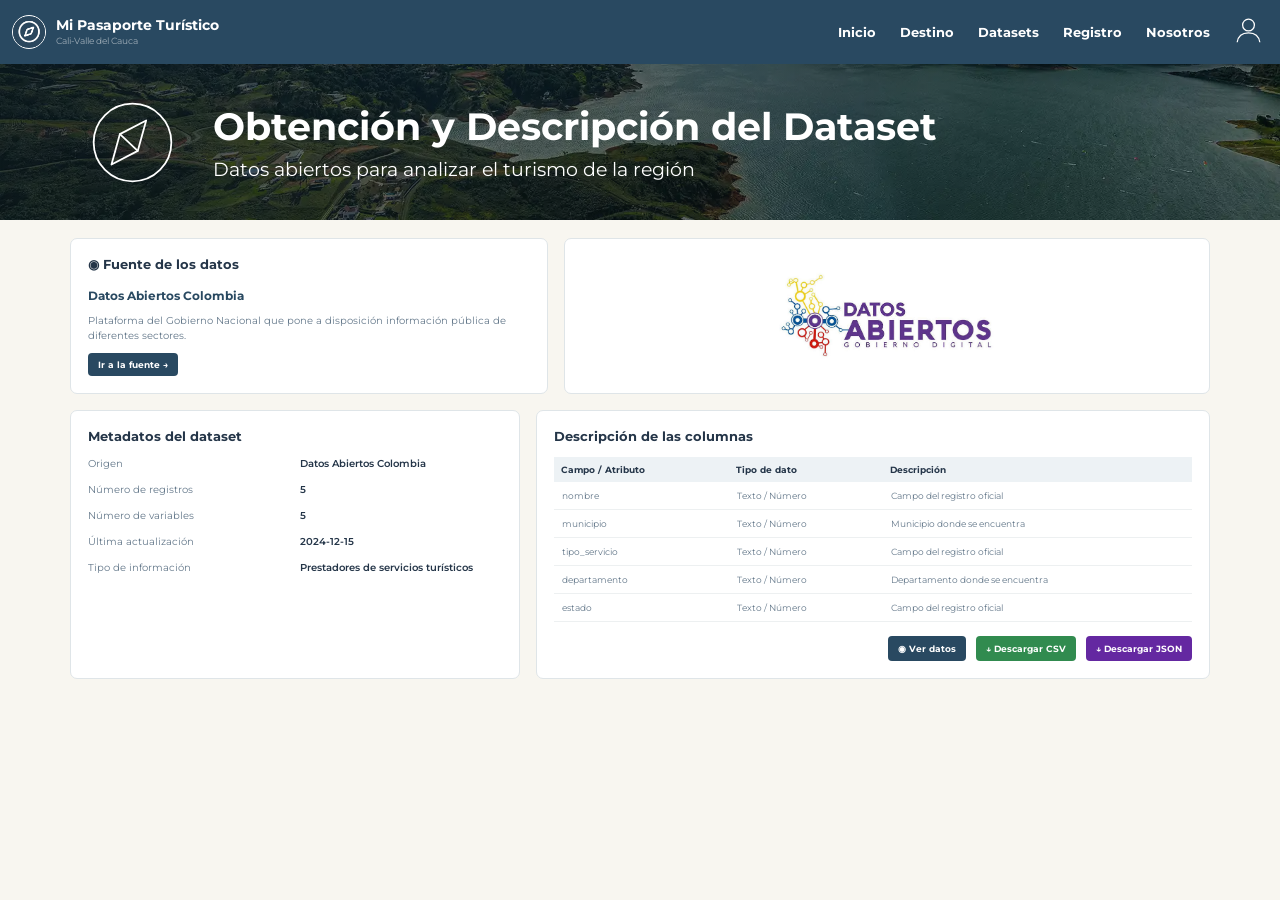
==== datasets.html @ 51b47174 "added final" ====
<!doctype html>
<html lang="es">
<head><meta charset="UTF-8" /><meta name="viewport" content="width=device-width, initial-scale=1.0" /><title>Datasets | Mi Pasaporte Turístico</title><link rel="preconnect" href="https://fonts.googleapis.com" /><link rel="preconnect" href="https://fonts.gstatic.com" crossorigin /><link href="https://fonts.googleapis.com/css2?family=Montserrat:wght@400;500;600;700;800&display=swap" rel="stylesheet" /><link rel="stylesheet" href="styles.css" /><style>.hero-icon{width:105px;height:105px;fill:none;stroke:#fff;stroke-linecap:round;stroke-linejoin:round;stroke-width:1.7}</style></head>
<body><header class="site-header"><a class="brand" href="index.html"><span class="brand-mark"><img src="img/logo.png" alt="" /></span><span class="brand-copy"><strong>Mi Pasaporte Turístico</strong><small>Cali-Valle del Cauca</small></span></a><nav class="main-nav" aria-label="Navegación principal"><a href="index.html">Inicio</a><a href="destino.html">Destino</a><a href="datasets.html">Datasets</a><a href="registro.html">Registro</a><a href="nosotros.html">Nosotros</a></nav><button class="profile-button" type="button" aria-label="Ir a contacto"><svg viewBox="0 0 32 32" aria-hidden="true"><circle cx="16" cy="10" r="6.5" /><path d="M3.5 29c1-7 5.2-10.5 12.5-10.5S27.5 22 28.5 29" /></svg></button><button class="menu-button" type="button" aria-label="Abrir menú" aria-expanded="false"><span></span><span></span><span></span></button></header>
<main class="dataset-page"><div class="section-hero dataset-hero"><div class="section-hero-content"><svg class="hero-icon" viewBox="0 0 100 100" aria-hidden="true"><circle cx="50" cy="50" r="37" /><path d="M63 29 38 42l-8 29 25-13 8-29Z" /><path d="m38 42 17 16" /></svg><div><h2>Obtención y Descripción del Dataset</h2><p>Datos abiertos para analizar el turismo de la región</p></div></div></div><div class="dataset-shell"><div class="dataset-top"><article class="panel source-panel"><h3>◉ Fuente de los datos</h3><strong>Datos Abiertos Colombia</strong><p>Plataforma del Gobierno Nacional que pone a disposición información pública de diferentes sectores.</p><a href="https://datos.gov.co/" target="_blank" rel="noreferrer">Ir a la fuente →</a></article><article class="panel logo-panel"><img src="img/images (1).jpg" alt="Datos Abiertos Colombia" /></article></div><div class="dataset-bottom"><article class="panel meta-panel"><h3>Metadatos del dataset</h3><dl><dt>Origen</dt><dd>Datos Abiertos Colombia</dd><dt>Número de registros</dt><dd>1.248</dd><dt>Número de variables</dt><dd>5</dd><dt>Última actualización</dt><dd>2024-12-15</dd><dt>Tipo de información</dt><dd>Prestadores de servicios turísticos</dd></dl></article><article class="panel table-panel"><h3>Descripción de las columnas</h3><div class="table-wrap"><table><thead><tr><th>Campo / Atributo</th><th>Tipo de dato</th><th>Descripción</th></tr></thead><tbody><tr><td>nombre</td><td>Texto</td><td>Nombre del prestador de servicio</td></tr><tr><td>municipio</td><td>Texto</td><td>Municipio donde se encuentra</td></tr><tr><td>tipo_servicio</td><td>Texto</td><td>Tipo de servicio turístico ofrecido</td></tr><tr><td>departamento</td><td>Texto</td><td>Departamento</td></tr><tr><td>estado</td><td>Texto</td><td>Estado del registro</td></tr></tbody></table></div><div class="action-row"><button class="data-button" data-action="view">◉ Ver datos</button><button class="data-button success" data-action="csv">↓ Descargar CSV</button><button class="data-button violet" data-action="json">↓ Descargar JSON</button></div></article></div></div></main><script src="script.js"></script></body>
</html>
---- styles.css ----
@media(max-width:800px){.section-hero-content{min-width:0}.section-hero-content>div{min-width:0}.section-hero-content h2{overflow-wrap:anywhere}.section-hero-content p{line-height:1.35}.table-wrap{max-width:100%;overflow-x:auto}.dataset-shell,.team-shell{width:100%}.product-shell{width:100%;overflow:hidden}.product-stats article{padding:12px 14px}.product-stats strong{font-size:18px}.product-panel{min-width:0}.product-panel .map-layout{grid-template-columns:minmax(0,1fr) minmax(0,1fr)}.register-layout form h2{line-height:1.25}.contact-card a{overflow-wrap:anywhere}}
:root{--navy:#294961;--ink:#243548;--muted:#65798b;--cream:#f8f6f0;--line:#dfe5e8;--green:#259a45;--shadow:0 8px 22px rgba(28,54,68,.09)}*{box-sizing:border-box}html{scroll-behavior:smooth}body{margin:0;background:var(--cream);color:var(--ink);font-family:Montserrat,Arial,sans-serif}a{text-decoration:none;color:inherit}img{display:block;max-width:100%}button,input,select,textarea{font:inherit}.site-header{height:64px;background:var(--navy);color:#fff;display:flex;align-items:center;padding:0 22px 0 12px;gap:18px;position:sticky;top:0;z-index:10}.brand{display:flex;align-items:center;gap:10px;min-width:300px}.brand-mark{width:34px;height:34px;display:grid;place-items:center;border:1px solid #fff;border-radius:50%;overflow:hidden}.brand-mark img{width:100%;height:100%;object-fit:contain}.brand-copy{display:flex;flex-direction:column;gap:2px}.brand-copy strong{font-size:14px;line-height:1.1}.brand-copy small{font-size:9px;opacity:.55}.main-nav{display:flex;gap:24px;margin-left:auto}.main-nav a{font-size:13px;font-weight:700}.profile-button,.menu-button{border:0;background:none;color:#fff;cursor:pointer}.profile-button{width:30px;height:34px}.profile-button svg{width:29px;fill:none;stroke:currentColor;stroke-width:1.4}.menu-button{display:none}.menu-button span{display:block;width:22px;height:2px;background:#fff;margin:4px}.home-hero{height:min(505px,70vh);min-height:430px;position:relative;overflow:hidden}.home-hero-image{position:absolute;inset:0;background:url("img/fondovalle.png") center 54%/cover}.home-shade{position:absolute;inset:0;background:linear-gradient(90deg,rgba(15,26,31,.58),rgba(15,26,31,.15) 65%)}.home-copy{position:absolute;z-index:2;left:9.5%;top:27%;color:#fff}.home-copy h1{font-size:clamp(2.4rem,4.2vw,4.1rem);line-height:1.04;margin:0;font-weight:800}.home-copy p{font-size:clamp(1rem,1.8vw,1.55rem);line-height:1.45;margin:15px 0 0}.torn-edge{position:absolute;bottom:-1px;left:-2%;width:104%;height:74px;background:var(--cream);clip-path:polygon(0 68%,6% 56%,13% 40%,19% 32%,27% 34%,34% 64%,41% 76%,48% 50%,57% 42%,66% 54%,76% 50%,86% 57%,100% 66%,100% 100%,0 100%)}.quick-links{max-width:1060px;margin:auto;display:grid;grid-template-columns:repeat(4,1fr);gap:14px;padding:28px 18px 44px}.quick-link{background:#fff;border:1px solid #e5e9ea;border-radius:12px;min-height:120px;display:flex;flex-direction:column;align-items:center;justify-content:center;text-align:center;box-shadow:var(--shadow);transition:.2s}.quick-link:hover{transform:translateY(-3px)}.quick-icon{width:40px;height:40px;border-radius:50%;background:#eaf7ed;color:var(--green);display:grid;place-items:center;font-size:25px;margin-bottom:9px}.quick-title{font-size:10px;font-weight:800;line-height:1.25}.quick-subtitle{font-size:8px;color:#798692;margin-top:2px}.section-hero{height:156px;position:relative;overflow:hidden;color:#fff}.section-hero:before{content:"";position:absolute;inset:0;background:linear-gradient(90deg,rgba(10,24,29,.76),rgba(10,24,29,.42)),url("img/naturaleza-dovio-valle-del-cauca-colombia.jpg") center/cover}.dataset-hero:before{background:linear-gradient(90deg,rgba(10,24,29,.72),rgba(10,24,29,.38)),url("img/CALIMA-VALLE-DEL-CAUCA.webp") center/cover}.register-hero:before{background:linear-gradient(90deg,rgba(10,24,29,.7),rgba(10,24,29,.35)),url("img/Tour-A-Las-Haciendas-Azucareras-del-valle-1-1.webp") center/cover}.team-hero:before{background:linear-gradient(90deg,rgba(10,24,29,.74),rgba(10,24,29,.38)),url("img/fondovalle.png") center/cover}.section-hero-content{position:relative;z-index:1;max-width:1180px;height:100%;margin:auto;display:flex;align-items:center;gap:28px;padding:0 30px}.section-hero-content img{width:105px;height:105px;object-fit:contain;filter:brightness(0) invert(1)}.section-hero h2{font-size:clamp(1.6rem,3vw,2.4rem);margin:0}.section-hero p{font-size:clamp(.95rem,1.5vw,1.25rem);margin:7px 0 0}.regional-layout{max-width:1180px;margin:auto;padding:20px 20px 55px;display:grid;grid-template-columns:175px 1fr;gap:25px;background:#fff}.side-nav{display:flex;flex-direction:column;gap:16px;padding-top:13px}.side-nav a{font-size:11px;color:var(--muted)}.side-nav a:hover{color:var(--navy);font-weight:700}.regional-content{display:flex;flex-direction:column;gap:35px}.regional-content section>h2,.regional-content section>h3{margin:0 0 10px}.regional-content h2{font-size:1.45rem}.regional-content h3{font-size:1.08rem}.regional-content p{font-size:11px;color:var(--muted);max-width:720px;margin:0}.highlight-grid,.innovation-grid{display:grid;grid-template-columns:1fr 1fr;gap:14px;margin-top:18px}.highlight-grid article,.innovation-grid strong{background:#fcf7eb;border-radius:5px;padding:15px 17px}.highlight-grid strong{display:block;font-size:12px}.highlight-grid span{font-size:10px;color:var(--muted);display:block;margin-top:5px}.regional-card{border:1px solid var(--line);border-radius:8px;overflow:hidden}.card-image{height:135px;background-size:cover;background-position:center}.impact-image{background-image:url("img/68e823a0b5ee5.webp")}.value-image{background-image:url("img/W4J6AGHVF5CB7OOMYUEHC7H5XI.jpg")}.regional-card h3,.regional-card p{margin:14px 18px}.stats-row{display:grid;grid-template-columns:repeat(3,1fr);gap:14px;padding:8px 18px 18px}.stats-row div{background:#fcf7eb;border-radius:5px;text-align:center;padding:12px}.stats-row strong{display:block;font-size:1.1rem}.stats-row span{font-size:10px;color:var(--muted)}.service-list{display:grid;gap:12px}.service-list article{display:grid;grid-template-columns:42px 1fr 45px;align-items:center;gap:12px;background:#fcf7eb;border-radius:5px;padding:10px 13px}.service-list img{width:29px;height:29px;object-fit:contain}.service-list strong,.service-list span{display:block}.service-list strong{font-size:11px}.service-list span{font-size:8px;color:var(--muted);margin-top:3px}.service-list em{background:var(--navy);color:#fff;border-radius:4px;padding:4px;font-style:normal;font-size:10px;text-align:center}.service-list i{display:block;height:3px;background:#999;margin-top:7px}.service-list i b{height:100%;display:block;background:var(--green)}.innovation-grid strong{font-size:12px;color:var(--ink)}.dataset-shell,.team-shell{max-width:1180px;margin:auto;padding:18px 20px 48px}.dataset-top,.dataset-bottom{display:grid;grid-template-columns:1fr 1.35fr;gap:16px}.dataset-bottom{grid-template-columns:.8fr 1.2fr;margin-top:16px}.panel{background:#fff;border:1px solid var(--line);border-radius:7px;padding:17px}.panel h3{font-size:13px;margin:0 0 13px}.source-panel strong{font-size:12px;color:var(--navy)}.panel p{font-size:10px;color:var(--muted);line-height:1.45}.panel>a,.institution-card>a{display:inline-block;background:var(--navy);color:#fff;padding:6px 10px;border-radius:4px;font-size:9px;font-weight:700}.logo-panel{display:grid;place-items:center}.logo-panel img{max-height:105px;object-fit:contain}.meta-panel dl{display:grid;grid-template-columns:1fr 1fr;gap:13px 10px;font-size:10px}.meta-panel dt{color:var(--muted)}.meta-panel dd{margin:0;font-weight:600}.table-wrap{overflow:auto}.table-panel table{width:100%;border-collapse:collapse;font-size:9px}.table-panel th{background:#edf2f5;text-align:left;padding:7px}.table-panel td{padding:8px;border-bottom:1px solid #edf0f1;color:var(--muted)}.action-row{display:flex;justify-content:flex-end;gap:10px;margin-top:14px;flex-wrap:wrap}.data-button{border:0;background:var(--navy);color:#fff;border-radius:4px;padding:7px 10px;font-size:9px;font-weight:700;cursor:pointer}.data-button.success{background:#318b4f}.data-button.violet{background:#6428a1}.register-layout{max-width:1180px;margin:auto;padding:18px 20px 48px;display:grid;grid-template-columns:145px 1fr;gap:14px;background:var(--cream)}.register-layout aside{background:#f1e9db;border-radius:6px;padding:15px;text-align:center}.register-layout aside img{height:100px;width:100%;object-fit:cover}.register-layout aside em{display:block;color:#827c70;font-size:12px;margin:18px 0}.register-layout aside span{font-size:29px;color:#777}.register-layout form{background:#fff;border:1px solid var(--line);border-radius:6px;padding:14px}.register-layout form h2{font-size:18px;margin:0 0 16px}.register-layout label{display:block;font-size:11px;color:var(--muted);margin-top:10px}.register-layout input,.register-layout select,.register-layout textarea{display:block;width:100%;margin-top:5px;border:0;background:#fafafa;padding:8px;border-radius:4px;font-size:10px;resize:vertical}.register-layout input:focus,.register-layout select:focus,.register-layout textarea:focus{outline:2px solid #b9d8c2}.required-note{display:none;color:#df4e45;font-size:9px;margin:7px 0}.submit-button{width:100%;border:0;border-radius:4px;background:var(--navy);color:#fff;padding:7px;cursor:pointer;font-size:12px}.form-status{font-size:10px;padding:7px;margin-top:7px;text-align:center;border-radius:4px}.form-status.success{background:#def3e2;color:#246b38}.form-status.error{background:#fde3e0;color:#a9362f}.team-shell{background:var(--cream)}.team-grid{display:grid;grid-template-columns:1fr 1fr .9fr;gap:16px}.member-card,.contact-card,.institution-card,.scenic-card{background:#fff;border:1px solid var(--line);border-radius:8px;padding:15px}.member-card{text-align:center}.member-card>img{width:92px;height:92px;object-fit:cover;border-radius:50%;margin:0 auto 10px}.member-card h3,.contact-card h3,.institution-card h3{font-size:14px;margin:0 0 8px}.member-card p,.contact-card p,.institution-card p{font-size:10px;color:var(--muted);line-height:1.7}.member-card strong{font-size:14px;font-weight:500}.institution-row{display:grid;grid-template-columns:.85fr 1.4fr;gap:16px;margin-top:16px}.institution-card p{display:grid;grid-template-columns:42px 1fr;gap:7px;align-items:center}.institution-card p img{width:42px;height:42px;border-radius:50%;grid-row:span 2}.institution-card p span{grid-column:2}.scenic-card{position:relative;padding:0;overflow:hidden}.scenic-card img{width:100%;height:100%;min-height:145px;object-fit:cover}.scenic-card b{position:absolute;top:17px;left:18px;color:#17354d;font-size:17px;font-style:italic}@media(max-width:800px){.site-header{height:60px;padding:0 14px}.brand{min-width:0}.brand-copy strong{font-size:12px}.main-nav{display:none;position:absolute;top:60px;left:0;right:0;background:var(--navy);padding:10px 18px;flex-direction:column;gap:0}.main-nav.is-open{display:flex}.main-nav a{padding:10px 0}.menu-button{display:block}.home-hero{min-height:510px}.home-copy{left:8%;top:24%}.desktop-break{display:none}.quick-links{grid-template-columns:1fr 1fr}.regional-layout{grid-template-columns:1fr;padding:18px 16px 40px}.side-nav{flex-direction:row;flex-wrap:wrap;gap:10px 16px}.dataset-top,.dataset-bottom,.team-grid,.institution-row{grid-template-columns:1fr}.register-layout{grid-template-columns:1fr;padding:14px}.register-layout aside{display:none}.section-hero-content{padding:0 18px;gap:14px}.section-hero-content img{width:75px;height:75px}.section-hero h2{font-size:1.45rem}.section-hero p{font-size:.85rem}.highlight-grid,.innovation-grid{grid-template-columns:1fr}.service-list article{grid-template-columns:34px 1fr 40px}.table-panel{padding:12px 9px}.panel{padding:14px}.regional-content{gap:28px}}@media(max-width:430px){.quick-links{grid-template-columns:1fr}.home-copy h1{font-size:2.25rem}.home-copy p{font-size:1rem}.stats-row{gap:7px;padding-left:8px;padding-right:8px}.stats-row div{padding:9px 4px}.stats-row span{font-size:8px}}
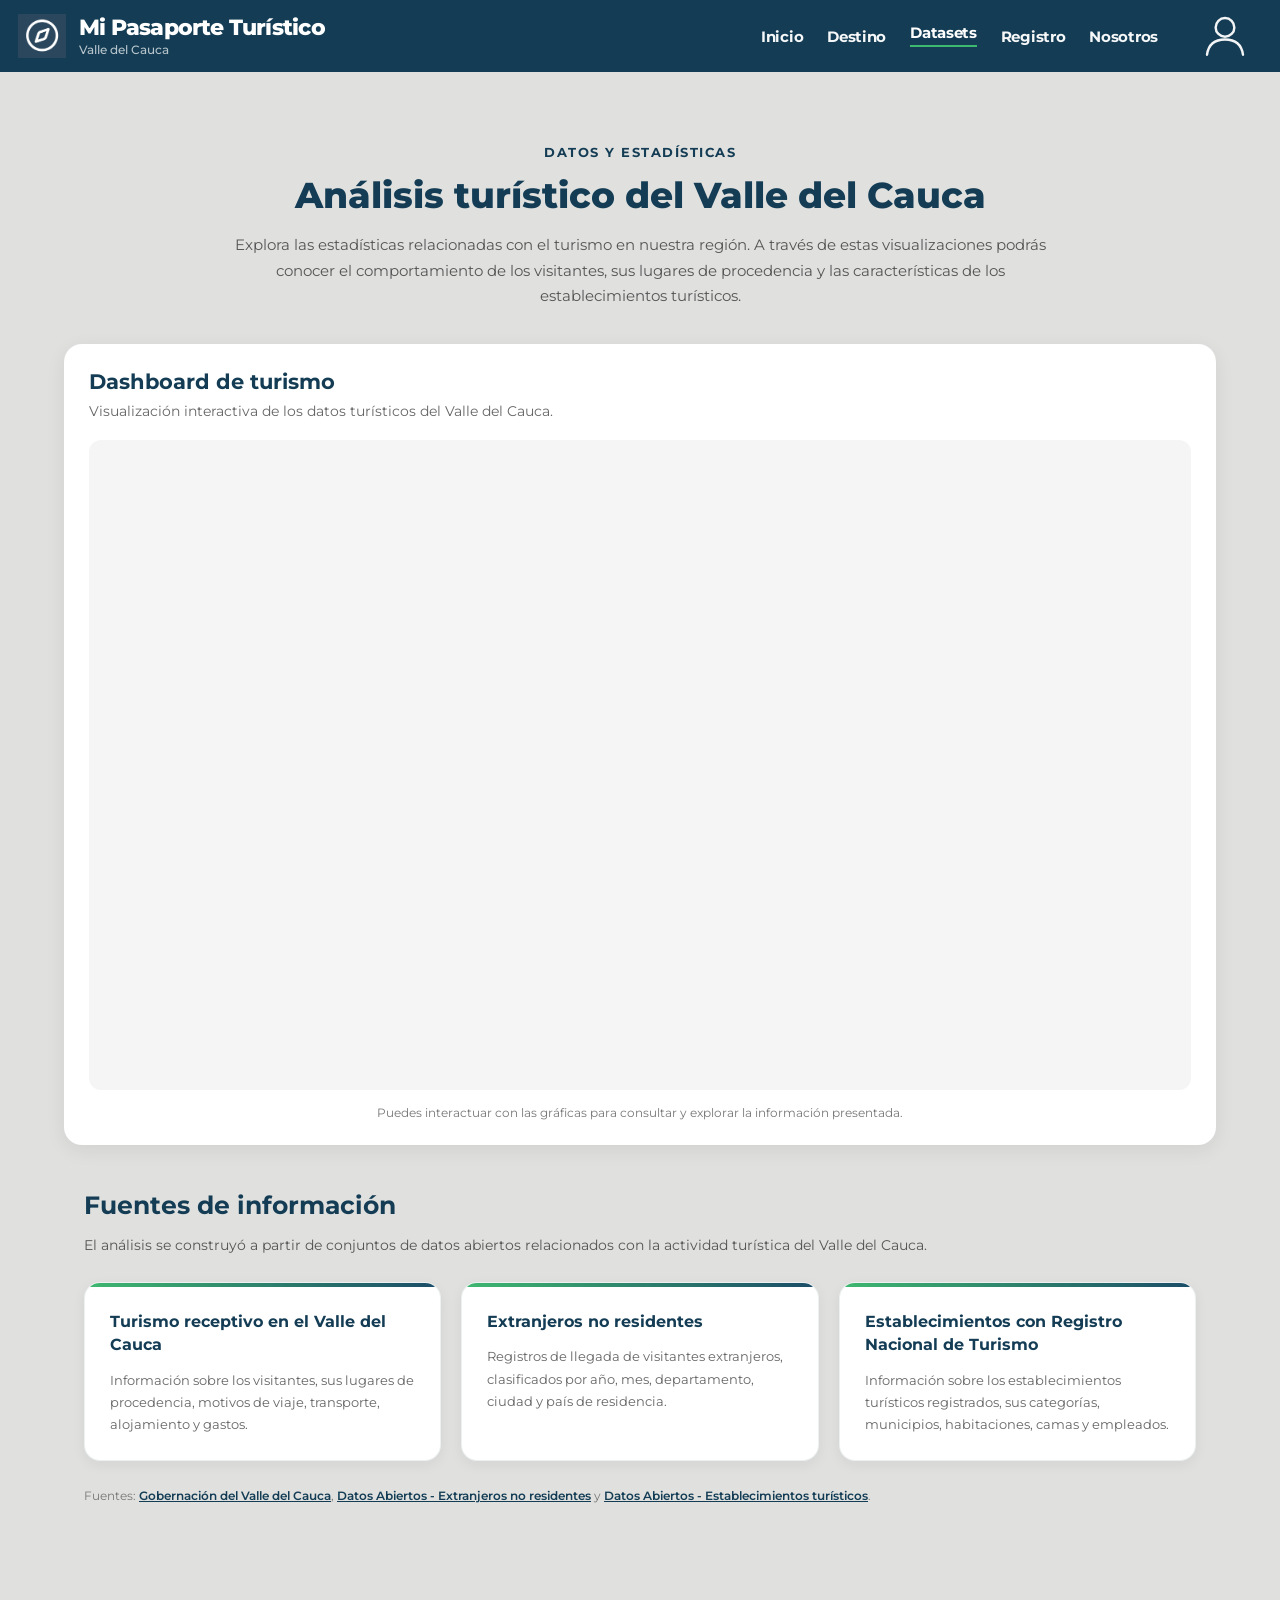
==== commit 247a9157: "Integra diseño y funcionalidades del sitio turístico" ====
--- a/datasets.html
+++ b/datasets.html
@@ -1,6 +1,153 @@
-<!doctype html>
+<!DOCTYPE html>
 <html lang="es">
-<head><meta charset="UTF-8" /><meta name="viewport" content="width=device-width, initial-scale=1.0" /><title>Datasets | Mi Pasaporte Turístico</title><link rel="preconnect" href="https://fonts.googleapis.com" /><link rel="preconnect" href="https://fonts.gstatic.com" crossorigin /><link href="https://fonts.googleapis.com/css2?family=Montserrat:wght@400;500;600;700;800&display=swap" rel="stylesheet" /><link rel="stylesheet" href="styles.css" /><style>.hero-icon{width:105px;height:105px;fill:none;stroke:#fff;stroke-linecap:round;stroke-linejoin:round;stroke-width:1.7}</style></head>
-<body><header class="site-header"><a class="brand" href="index.html"><span class="brand-mark"><img src="img/logo.png" alt="" /></span><span class="brand-copy"><strong>Mi Pasaporte Turístico</strong><small>Cali-Valle del Cauca</small></span></a><nav class="main-nav" aria-label="Navegación principal"><a href="index.html">Inicio</a><a href="destino.html">Destino</a><a href="datasets.html">Datasets</a><a href="registro.html">Registro</a><a href="nosotros.html">Nosotros</a></nav><button class="profile-button" type="button" aria-label="Ir a contacto"><svg viewBox="0 0 32 32" aria-hidden="true"><circle cx="16" cy="10" r="6.5" /><path d="M3.5 29c1-7 5.2-10.5 12.5-10.5S27.5 22 28.5 29" /></svg></button><button class="menu-button" type="button" aria-label="Abrir menú" aria-expanded="false"><span></span><span></span><span></span></button></header>
-<main class="dataset-page"><div class="section-hero dataset-hero"><div class="section-hero-content"><svg class="hero-icon" viewBox="0 0 100 100" aria-hidden="true"><circle cx="50" cy="50" r="37" /><path d="M63 29 38 42l-8 29 25-13 8-29Z" /><path d="m38 42 17 16" /></svg><div><h2>Obtención y Descripción del Dataset</h2><p>Datos abiertos para analizar el turismo de la región</p></div></div></div><div class="dataset-shell"><div class="dataset-top"><article class="panel source-panel"><h3>◉ Fuente de los datos</h3><strong>Datos Abiertos Colombia</strong><p>Plataforma del Gobierno Nacional que pone a disposición información pública de diferentes sectores.</p><a href="https://datos.gov.co/" target="_blank" rel="noreferrer">Ir a la fuente →</a></article><article class="panel logo-panel"><img src="img/images (1).jpg" alt="Datos Abiertos Colombia" /></article></div><div class="dataset-bottom"><article class="panel meta-panel"><h3>Metadatos del dataset</h3><dl><dt>Origen</dt><dd>Datos Abiertos Colombia</dd><dt>Número de registros</dt><dd>1.248</dd><dt>Número de variables</dt><dd>5</dd><dt>Última actualización</dt><dd>2024-12-15</dd><dt>Tipo de información</dt><dd>Prestadores de servicios turísticos</dd></dl></article><article class="panel table-panel"><h3>Descripción de las columnas</h3><div class="table-wrap"><table><thead><tr><th>Campo / Atributo</th><th>Tipo de dato</th><th>Descripción</th></tr></thead><tbody><tr><td>nombre</td><td>Texto</td><td>Nombre del prestador de servicio</td></tr><tr><td>municipio</td><td>Texto</td><td>Municipio donde se encuentra</td></tr><tr><td>tipo_servicio</td><td>Texto</td><td>Tipo de servicio turístico ofrecido</td></tr><tr><td>departamento</td><td>Texto</td><td>Departamento</td></tr><tr><td>estado</td><td>Texto</td><td>Estado del registro</td></tr></tbody></table></div><div class="action-row"><button class="data-button" data-action="view">◉ Ver datos</button><button class="data-button success" data-action="csv">↓ Descargar CSV</button><button class="data-button violet" data-action="json">↓ Descargar JSON</button></div></article></div></div></main><script src="script.js"></script></body>
+<head>
+    <meta charset="UTF-8">
+    <meta name="viewport" content="width=device-width, initial-scale=1.0">
+    <meta name="description" content="Visualización de estadísticas y análisis del turismo en el Valle del Cauca.">
+
+    <title>Estadísticas Turísticas | Mi Pasaporte Turístico</title>
+
+    <link rel="preconnect" href="https://fonts.googleapis.com">
+    <link rel="preconnect" href="https://fonts.gstatic.com" crossorigin>
+    <link href="https://fonts.googleapis.com/css2?family=Montserrat:wght@400;500;600;700;800&display=swap" rel="stylesheet">
+
+    <link rel="stylesheet" href="styles.css">
+</head>
+
+<body>
+
+    <main class="page-shell">
+
+        <header class="site-header">
+            <div class="brand" aria-label="Mi Pasaporte Turístico">
+                <div class="brand-mark-wrap">
+                    <img src="img/logo.png" alt="Mi Pasaporte Turístico">
+                </div>
+
+                <div class="brand-text">
+                    <strong>Mi Pasaporte Turístico</strong>
+                    <small>Valle del Cauca</small>
+                </div>
+            </div>
+
+            <nav class="main-nav" aria-label="Navegación principal">
+                <a href="index.html#inicio">Inicio</a>
+                <a href="destino.html">Destino</a>
+                <a href="datasets.html">Datasets</a>
+                <a href="registro.html">Registro</a>
+                <a href="nosotros.html">Nosotros</a>
+            </nav>
+
+            <button class="profile-button" aria-label="Abrir perfil">
+                <svg viewBox="0 0 32 32" aria-hidden="true">
+                    <circle cx="16" cy="10" r="6.5"/>
+                    <path d="M3.5 29c1-7 5.2-10.5 12.5-10.5S27.5 22 28.5 29"/>
+                </svg>
+            </button>
+            <button class="menu-button" type="button" aria-label="Abrir menú" aria-expanded="false">
+                <span></span><span></span><span></span>
+            </button>
+        </header>
+
+        <section class="datasets-section" id="datasets">
+
+            <div class="datasets-heading">
+                <span class="datasets-eyebrow">Datos y estadísticas</span>
+
+                <h1>Análisis turístico del Valle del Cauca</h1>
+
+                <p>
+                    Explora las estadísticas relacionadas con el turismo
+                    en nuestra región. A través de estas visualizaciones
+                    podrás conocer el comportamiento de los visitantes,
+                    sus lugares de procedencia y las características
+                    de los establecimientos turísticos.
+                </p>
+            </div>
+
+            <div class="powerbi-card">
+
+                <div class="powerbi-card-heading">
+                    <div>
+                        <h2>Dashboard de turismo</h2>
+                        <p>
+                            Visualización interactiva de los datos turísticos
+                            del Valle del Cauca.
+                        </p>
+                    </div>
+                </div>
+
+                <div class="powerbi-container">
+                    <iframe
+                        title="Power BI - Estadísticas turísticas"
+                        src="https://app.powerbi.com/view?r=eyJrIjoiMWMzY2FkZTEtNTdmZS00NWM5LWFhOTItZjM5NDRjZDlkNWZmIiwidCI6IjZjYTM0YWUxLTQ2NmYtNDRiYy1hN2FhLTBhYzVhNzhjNjFiMSIsImMiOjR9"
+                        allowfullscreen="true">
+                    </iframe>
+                </div>
+
+                <p class="powerbi-note">
+                    Puedes interactuar con las gráficas para consultar
+                    y explorar la información presentada.
+                </p>
+
+            </div>
+
+            <div class="datasets-information">
+
+                <h2>Fuentes de información</h2>
+
+                <p>
+                    El análisis se construyó a partir de conjuntos de datos
+                    abiertos relacionados con la actividad turística
+                    del Valle del Cauca.
+                </p>
+
+                <div class="sources-grid">
+
+                    <article class="source-card">
+                        <h3>Turismo receptivo en el Valle del Cauca</h3>
+                        <p>
+                            Información sobre los visitantes, sus lugares
+                            de procedencia, motivos de viaje, transporte,
+                            alojamiento y gastos.
+                        </p>
+                    </article>
+
+                    <article class="source-card">
+                        <h3>Extranjeros no residentes</h3>
+                        <p>
+                            Registros de llegada de visitantes extranjeros,
+                            clasificados por año, mes, departamento,
+                            ciudad y país de residencia.
+                        </p>
+                    </article>
+
+                    <article class="source-card">
+                        <h3>Establecimientos con Registro Nacional de Turismo</h3>
+                        <p>
+                            Información sobre los establecimientos
+                            turísticos registrados, sus categorías,
+                            municipios, habitaciones, camas y empleados.
+                        </p>
+                    </article>
+
+                </div>
+
+                <p class="sources-note">
+                    Fuentes:
+                    <a href="https://datosabiertos.valledelcauca.gov.co/es/dataset/turismo-receptivo-en-el-valle-del-cauca" target="_blank" rel="noreferrer">Gobernación del Valle del Cauca</a>,
+                    <a href="https://www.datos.gov.co/Comercio-Industria-y-Turismo/Extranjeros-No-Residentes/7wm8-w5ad" target="_blank" rel="noreferrer">Datos Abiertos - Extranjeros no residentes</a>
+                    y
+                    <a href="https://www.datos.gov.co/Comercio-Industria-y-Turismo/Establecimientos-con-Registro-Nacional-del-Sector-/96r6-c6gb" target="_blank" rel="noreferrer">Datos Abiertos - Establecimientos turísticos</a>.
+                </p>
+
+            </div>
+
+        </section>
+
+    </main>
+
+    <script src="script.js"></script>
+
+</body>
 </html>
--- a/styles.css
+++ b/styles.css
@@ -1,2 +1,2949 @@
-@media(max-width:800px){.section-hero-content{min-width:0}.section-hero-content>div{min-width:0}.section-hero-content h2{overflow-wrap:anywhere}.section-hero-content p{line-height:1.35}.table-wrap{max-width:100%;overflow-x:auto}.dataset-shell,.team-shell{width:100%}.product-shell{width:100%;overflow:hidden}.product-stats article{padding:12px 14px}.product-stats strong{font-size:18px}.product-panel{min-width:0}.product-panel .map-layout{grid-template-columns:minmax(0,1fr) minmax(0,1fr)}.register-layout form h2{line-height:1.25}.contact-card a{overflow-wrap:anywhere}}
-:root{--navy:#294961;--ink:#243548;--muted:#65798b;--cream:#f8f6f0;--line:#dfe5e8;--green:#259a45;--shadow:0 8px 22px rgba(28,54,68,.09)}*{box-sizing:border-box}html{scroll-behavior:smooth}body{margin:0;background:var(--cream);color:var(--ink);font-family:Montserrat,Arial,sans-serif}a{text-decoration:none;color:inherit}img{display:block;max-width:100%}button,input,select,textarea{font:inherit}.site-header{height:64px;background:var(--navy);color:#fff;display:flex;align-items:center;padding:0 22px 0 12px;gap:18px;position:sticky;top:0;z-index:10}.brand{display:flex;align-items:center;gap:10px;min-width:300px}.brand-mark{width:34px;height:34px;display:grid;place-items:center;border:1px solid #fff;border-radius:50%;overflow:hidden}.brand-mark img{width:100%;height:100%;object-fit:contain}.brand-copy{display:flex;flex-direction:column;gap:2px}.brand-copy strong{font-size:14px;line-height:1.1}.brand-copy small{font-size:9px;opacity:.55}.main-nav{display:flex;gap:24px;margin-left:auto}.main-nav a{font-size:13px;font-weight:700}.profile-button,.menu-button{border:0;background:none;color:#fff;cursor:pointer}.profile-button{width:30px;height:34px}.profile-button svg{width:29px;fill:none;stroke:currentColor;stroke-width:1.4}.menu-button{display:none}.menu-button span{display:block;width:22px;height:2px;background:#fff;margin:4px}.home-hero{height:min(505px,70vh);min-height:430px;position:relative;overflow:hidden}.home-hero-image{position:absolute;inset:0;background:url("img/fondovalle.png") center 54%/cover}.home-shade{position:absolute;inset:0;background:linear-gradient(90deg,rgba(15,26,31,.58),rgba(15,26,31,.15) 65%)}.home-copy{position:absolute;z-index:2;left:9.5%;top:27%;color:#fff}.home-copy h1{font-size:clamp(2.4rem,4.2vw,4.1rem);line-height:1.04;margin:0;font-weight:800}.home-copy p{font-size:clamp(1rem,1.8vw,1.55rem);line-height:1.45;margin:15px 0 0}.torn-edge{position:absolute;bottom:-1px;left:-2%;width:104%;height:74px;background:var(--cream);clip-path:polygon(0 68%,6% 56%,13% 40%,19% 32%,27% 34%,34% 64%,41% 76%,48% 50%,57% 42%,66% 54%,76% 50%,86% 57%,100% 66%,100% 100%,0 100%)}.quick-links{max-width:1060px;margin:auto;display:grid;grid-template-columns:repeat(4,1fr);gap:14px;padding:28px 18px 44px}.quick-link{background:#fff;border:1px solid #e5e9ea;border-radius:12px;min-height:120px;display:flex;flex-direction:column;align-items:center;justify-content:center;text-align:center;box-shadow:var(--shadow);transition:.2s}.quick-link:hover{transform:translateY(-3px)}.quick-icon{width:40px;height:40px;border-radius:50%;background:#eaf7ed;color:var(--green);display:grid;place-items:center;font-size:25px;margin-bottom:9px}.quick-title{font-size:10px;font-weight:800;line-height:1.25}.quick-subtitle{font-size:8px;color:#798692;margin-top:2px}.section-hero{height:156px;position:relative;overflow:hidden;color:#fff}.section-hero:before{content:"";position:absolute;inset:0;background:linear-gradient(90deg,rgba(10,24,29,.76),rgba(10,24,29,.42)),url("img/naturaleza-dovio-valle-del-cauca-colombia.jpg") center/cover}.dataset-hero:before{background:linear-gradient(90deg,rgba(10,24,29,.72),rgba(10,24,29,.38)),url("img/CALIMA-VALLE-DEL-CAUCA.webp") center/cover}.register-hero:before{background:linear-gradient(90deg,rgba(10,24,29,.7),rgba(10,24,29,.35)),url("img/Tour-A-Las-Haciendas-Azucareras-del-valle-1-1.webp") center/cover}.team-hero:before{background:linear-gradient(90deg,rgba(10,24,29,.74),rgba(10,24,29,.38)),url("img/fondovalle.png") center/cover}.section-hero-content{position:relative;z-index:1;max-width:1180px;height:100%;margin:auto;display:flex;align-items:center;gap:28px;padding:0 30px}.section-hero-content img{width:105px;height:105px;object-fit:contain;filter:brightness(0) invert(1)}.section-hero h2{font-size:clamp(1.6rem,3vw,2.4rem);margin:0}.section-hero p{font-size:clamp(.95rem,1.5vw,1.25rem);margin:7px 0 0}.regional-layout{max-width:1180px;margin:auto;padding:20px 20px 55px;display:grid;grid-template-columns:175px 1fr;gap:25px;background:#fff}.side-nav{display:flex;flex-direction:column;gap:16px;padding-top:13px}.side-nav a{font-size:11px;color:var(--muted)}.side-nav a:hover{color:var(--navy);font-weight:700}.regional-content{display:flex;flex-direction:column;gap:35px}.regional-content section>h2,.regional-content section>h3{margin:0 0 10px}.regional-content h2{font-size:1.45rem}.regional-content h3{font-size:1.08rem}.regional-content p{font-size:11px;color:var(--muted);max-width:720px;margin:0}.highlight-grid,.innovation-grid{display:grid;grid-template-columns:1fr 1fr;gap:14px;margin-top:18px}.highlight-grid article,.innovation-grid strong{background:#fcf7eb;border-radius:5px;padding:15px 17px}.highlight-grid strong{display:block;font-size:12px}.highlight-grid span{font-size:10px;color:var(--muted);display:block;margin-top:5px}.regional-card{border:1px solid var(--line);border-radius:8px;overflow:hidden}.card-image{height:135px;background-size:cover;background-position:center}.impact-image{background-image:url("img/68e823a0b5ee5.webp")}.value-image{background-image:url("img/W4J6AGHVF5CB7OOMYUEHC7H5XI.jpg")}.regional-card h3,.regional-card p{margin:14px 18px}.stats-row{display:grid;grid-template-columns:repeat(3,1fr);gap:14px;padding:8px 18px 18px}.stats-row div{background:#fcf7eb;border-radius:5px;text-align:center;padding:12px}.stats-row strong{display:block;font-size:1.1rem}.stats-row span{font-size:10px;color:var(--muted)}.service-list{display:grid;gap:12px}.service-list article{display:grid;grid-template-columns:42px 1fr 45px;align-items:center;gap:12px;background:#fcf7eb;border-radius:5px;padding:10px 13px}.service-list img{width:29px;height:29px;object-fit:contain}.service-list strong,.service-list span{display:block}.service-list strong{font-size:11px}.service-list span{font-size:8px;color:var(--muted);margin-top:3px}.service-list em{background:var(--navy);color:#fff;border-radius:4px;padding:4px;font-style:normal;font-size:10px;text-align:center}.service-list i{display:block;height:3px;background:#999;margin-top:7px}.service-list i b{height:100%;display:block;background:var(--green)}.innovation-grid strong{font-size:12px;color:var(--ink)}.dataset-shell,.team-shell{max-width:1180px;margin:auto;padding:18px 20px 48px}.dataset-top,.dataset-bottom{display:grid;grid-template-columns:1fr 1.35fr;gap:16px}.dataset-bottom{grid-template-columns:.8fr 1.2fr;margin-top:16px}.panel{background:#fff;border:1px solid var(--line);border-radius:7px;padding:17px}.panel h3{font-size:13px;margin:0 0 13px}.source-panel strong{font-size:12px;color:var(--navy)}.panel p{font-size:10px;color:var(--muted);line-height:1.45}.panel>a,.institution-card>a{display:inline-block;background:var(--navy);color:#fff;padding:6px 10px;border-radius:4px;font-size:9px;font-weight:700}.logo-panel{display:grid;place-items:center}.logo-panel img{max-height:105px;object-fit:contain}.meta-panel dl{display:grid;grid-template-columns:1fr 1fr;gap:13px 10px;font-size:10px}.meta-panel dt{color:var(--muted)}.meta-panel dd{margin:0;font-weight:600}.table-wrap{overflow:auto}.table-panel table{width:100%;border-collapse:collapse;font-size:9px}.table-panel th{background:#edf2f5;text-align:left;padding:7px}.table-panel td{padding:8px;border-bottom:1px solid #edf0f1;color:var(--muted)}.action-row{display:flex;justify-content:flex-end;gap:10px;margin-top:14px;flex-wrap:wrap}.data-button{border:0;background:var(--navy);color:#fff;border-radius:4px;padding:7px 10px;font-size:9px;font-weight:700;cursor:pointer}.data-button.success{background:#318b4f}.data-button.violet{background:#6428a1}.register-layout{max-width:1180px;margin:auto;padding:18px 20px 48px;display:grid;grid-template-columns:145px 1fr;gap:14px;background:var(--cream)}.register-layout aside{background:#f1e9db;border-radius:6px;padding:15px;text-align:center}.register-layout aside img{height:100px;width:100%;object-fit:cover}.register-layout aside em{display:block;color:#827c70;font-size:12px;margin:18px 0}.register-layout aside span{font-size:29px;color:#777}.register-layout form{background:#fff;border:1px solid var(--line);border-radius:6px;padding:14px}.register-layout form h2{font-size:18px;margin:0 0 16px}.register-layout label{display:block;font-size:11px;color:var(--muted);margin-top:10px}.register-layout input,.register-layout select,.register-layout textarea{display:block;width:100%;margin-top:5px;border:0;background:#fafafa;padding:8px;border-radius:4px;font-size:10px;resize:vertical}.register-layout input:focus,.register-layout select:focus,.register-layout textarea:focus{outline:2px solid #b9d8c2}.required-note{display:none;color:#df4e45;font-size:9px;margin:7px 0}.submit-button{width:100%;border:0;border-radius:4px;background:var(--navy);color:#fff;padding:7px;cursor:pointer;font-size:12px}.form-status{font-size:10px;padding:7px;margin-top:7px;text-align:center;border-radius:4px}.form-status.success{background:#def3e2;color:#246b38}.form-status.error{background:#fde3e0;color:#a9362f}.team-shell{background:var(--cream)}.team-grid{display:grid;grid-template-columns:1fr 1fr .9fr;gap:16px}.member-card,.contact-card,.institution-card,.scenic-card{background:#fff;border:1px solid var(--line);border-radius:8px;padding:15px}.member-card{text-align:center}.member-card>img{width:92px;height:92px;object-fit:cover;border-radius:50%;margin:0 auto 10px}.member-card h3,.contact-card h3,.institution-card h3{font-size:14px;margin:0 0 8px}.member-card p,.contact-card p,.institution-card p{font-size:10px;color:var(--muted);line-height:1.7}.member-card strong{font-size:14px;font-weight:500}.institution-row{display:grid;grid-template-columns:.85fr 1.4fr;gap:16px;margin-top:16px}.institution-card p{display:grid;grid-template-columns:42px 1fr;gap:7px;align-items:center}.institution-card p img{width:42px;height:42px;border-radius:50%;grid-row:span 2}.institution-card p span{grid-column:2}.scenic-card{position:relative;padding:0;overflow:hidden}.scenic-card img{width:100%;height:100%;min-height:145px;object-fit:cover}.scenic-card b{position:absolute;top:17px;left:18px;color:#17354d;font-size:17px;font-style:italic}@media(max-width:800px){.site-header{height:60px;padding:0 14px}.brand{min-width:0}.brand-copy strong{font-size:12px}.main-nav{display:none;position:absolute;top:60px;left:0;right:0;background:var(--navy);padding:10px 18px;flex-direction:column;gap:0}.main-nav.is-open{display:flex}.main-nav a{padding:10px 0}.menu-button{display:block}.home-hero{min-height:510px}.home-copy{left:8%;top:24%}.desktop-break{display:none}.quick-links{grid-template-columns:1fr 1fr}.regional-layout{grid-template-columns:1fr;padding:18px 16px 40px}.side-nav{flex-direction:row;flex-wrap:wrap;gap:10px 16px}.dataset-top,.dataset-bottom,.team-grid,.institution-row{grid-template-columns:1fr}.register-layout{grid-template-columns:1fr;padding:14px}.register-layout aside{display:none}.section-hero-content{padding:0 18px;gap:14px}.section-hero-content img{width:75px;height:75px}.section-hero h2{font-size:1.45rem}.section-hero p{font-size:.85rem}.highlight-grid,.innovation-grid{grid-template-columns:1fr}.service-list article{grid-template-columns:34px 1fr 40px}.table-panel{padding:12px 9px}.panel{padding:14px}.regional-content{gap:28px}}@media(max-width:430px){.quick-links{grid-template-columns:1fr}.home-copy h1{font-size:2.25rem}.home-copy p{font-size:1rem}.stats-row{gap:7px;padding-left:8px;padding-right:8px}.stats-row div{padding:9px 4px}.stats-row span{font-size:8px}}
+:root {
+  --navy: #143d55;
+  --navy-soft: #1b4c68;
+  --bg: #e0e1df;
+  --card-bg: rgba(255, 255, 255, 0.08);
+  --panel: #efefee;
+  --white: #ffffff;
+  --ink: #1c2d3b;
+  --muted: #566b78;
+  --line: rgba(17, 42, 52, 0.18);
+  --green: #3fb870;
+  --purple: #9d5fe8;
+  --blue: #2d7fe6;
+  --gold: #f0b941;
+  --orange: #e78c52;
+  --red: #d95a4a;
+  --brown: #8a6c5d;
+}
+
+* {
+  box-sizing: border-box;
+}
+
+html {
+  scroll-behavior: smooth;
+}
+
+body {
+  margin: 0;
+  background: var(--bg);
+  color: var(--ink);
+  font-family: "Montserrat", sans-serif;
+}
+
+a {
+  text-decoration: none;
+  color: inherit;
+}
+
+img {
+  display: block;
+  max-width: 100%;
+}
+
+button,
+input,
+select,
+textarea {
+  font: inherit;
+}
+
+svg {
+  display: block;
+}
+
+.page-shell {
+  min-height: 100vh;
+  background: var(--bg);
+}
+
+
+.site-header {
+  background: var(--navy);
+  color: var(--white);
+  display: flex;
+  align-items: center;
+  justify-content: space-between;
+  gap: 18px;
+  padding: 0 22px 0 14px;
+  height: 88px;
+  position: relative;
+  z-index: 10;
+}
+
+.brand {
+  display: flex;
+  align-items: center;
+  gap: 14px;
+  min-width: 310px;
+}
+
+.brand-mark-wrap {
+  width: 72px;
+  height: 72px;
+  border-radius: 50%;
+  background: transparent;
+  display: flex;
+  align-items: center;
+  justify-content: center;
+  padding: 0;
+}
+
+.brand-mark-wrap img {
+  width: 100%;
+  height: 100%;
+  object-fit: contain;
+  filter: none;
+}
+
+.brand-text {
+  display: flex;
+  flex-direction: column;
+  justify-content: center;
+  gap: 2px;
+}
+
+.brand-text strong {
+  font-size: 2rem;
+  font-weight: 800;
+  line-height: 1.1;
+  letter-spacing: -0.04em;
+}
+
+.brand-text small {
+  font-size: 1.05rem;
+  color: rgba(255, 255, 255, 0.7);
+  font-weight: 500;
+}
+
+.main-nav {
+  display: flex;
+  align-items: center;
+  justify-content: center;
+  gap: 42px;
+  margin-left: auto;
+  margin-right: 26px;
+  flex-wrap: nowrap;
+}
+
+.main-nav a {
+  color: rgba(255, 255, 255, 0.96);
+  font-size: 1.15rem;
+  font-weight: 700;
+  line-height: 1;
+  letter-spacing: -0.02em;
+  transition: opacity 0.2s ease;
+}
+
+.main-nav a:hover {
+  opacity: 0.75;
+}
+
+.profile-button {
+  width: 54px;
+  height: 54px;
+  border: 0;
+  background: transparent;
+  padding: 0;
+  cursor: pointer;
+  color: #fff;
+  display: flex;
+  align-items: center;
+  justify-content: center;
+}
+
+.profile-button svg {
+  width: 46px;
+  height: 46px;
+  stroke: #f3f4f5;
+  fill: none;
+  stroke-width: 1.7;
+  stroke-linecap: round;
+}
+
+
+.hero-section {
+  position: relative;
+  min-height: 320px;
+  overflow: hidden;
+  background: #dfe2df;
+  border-bottom: 1px solid rgba(14, 32, 39, 0.08);
+}
+
+.hero-bg {
+  position: absolute;
+  inset: 0;
+  background-image: url("img/biodiversidad-en-el-Valle-del-Cauca-1024x576.jpg");
+  background-size: cover;
+  background-position: center center;
+  filter: saturate(0.9) contrast(1.04);
+}
+
+.hero-section::after {
+  content: "";
+  position: absolute;
+  inset: 0;
+  background: rgba(0, 0, 0, 0.12);
+}
+
+.hero-ornament {
+  position: absolute;
+  z-index: 1;
+  background: rgba(255, 255, 255, 0.08);
+  border-radius: 18px;
+  border: 1px solid rgba(255, 255, 255, 0.08);
+  transform: rotate(-6deg);
+}
+
+.hero-ornament-left {
+  left: 86px;
+  top: 26px;
+  width: 180px;
+  height: 170px;
+  opacity: 0.16;
+}
+
+.hero-ornament-left::before,
+.hero-ornament-left::after {
+  content: "";
+  position: absolute;
+  left: 22px;
+  right: 22px;
+  height: 22px;
+  border-radius: 999px;
+  background: rgba(255, 255, 255, 0.72);
+  top: 38px;
+  box-shadow:
+    0 50px 0 rgba(255, 255, 255, 0.72),
+    0 100px 0 rgba(255, 255, 255, 0.72);
+}
+
+.hero-ornament-left::after {
+  left: 42px;
+  right: 42px;
+  top: 54px;
+  box-shadow:
+    0 50px 0 rgba(255, 255, 255, 0.72),
+    0 100px 0 rgba(255, 255, 255, 0.72);
+}
+
+.hero-ornament-right {
+  right: 116px;
+  top: 84px;
+  width: 150px;
+  height: 110px;
+  opacity: 0.18;
+  transform: rotate(18deg);
+}
+
+.hero-ornament-right::before {
+  content: "";
+  position: absolute;
+  inset: 22px 18px 18px 18px;
+  border: 4px solid rgba(255, 255, 255, 0.7);
+  border-top-width: 0;
+  border-left-width: 0;
+  border-radius: 30px;
+  transform: skewX(-20deg);
+}
+
+.hero-content {
+  position: relative;
+  z-index: 2;
+  max-width: 1360px;
+  margin: 0 auto;
+  min-height: 320px;
+  display: flex;
+  flex-direction: column;
+  justify-content: center;
+  align-items: flex-start;
+  padding: 34px 80px 24px;
+}
+
+.hero-content--team {
+  flex-direction: row;
+  align-items: center;
+  gap: 14px;
+  padding-left: 60px;
+  padding-right: 60px;
+}
+
+.hero-graphic {
+  width: 180px;
+  height: 170px;
+  display: flex;
+  align-items: center;
+  justify-content: center;
+  margin-right: 2px;
+}
+
+.hero-graphic img {
+  width: 100%;
+  height: 100%;
+  object-fit: contain;
+  filter: brightness(1.05);
+}
+
+.hero-copy {
+  display: flex;
+  flex-direction: column;
+  justify-content: center;
+}
+
+.hero-content h1 {
+  margin: 0;
+  color: #fff;
+  font-size: clamp(2.5rem, 4vw, 5rem);
+  line-height: 1.06;
+  letter-spacing: -0.06em;
+  font-weight: 800;
+  text-shadow: 0 2px 10px rgba(0, 0, 0, 0.12);
+}
+
+.hero-content p {
+  margin: 18px 0 0;
+  color: rgba(255, 255, 255, 0.95);
+  font-size: clamp(1.1rem, 2vw, 2.3rem);
+  line-height: 1.3;
+  font-weight: 500;
+  text-shadow: 0 2px 10px rgba(0, 0, 0, 0.18);
+}
+
+
+.team-showcase {
+  max-width: 1360px;
+  margin: 0 auto;
+  padding: 24px 20px 28px;
+  background: rgba(235, 235, 233, 0.75);
+}
+
+.team-grid {
+  display: grid;
+  grid-template-columns: 1fr 1fr 0.9fr;
+  gap: 18px;
+  align-items: stretch;
+}
+
+.member-card,
+.contact-card,
+.institution-card,
+.scenic-card {
+  background: rgba(246, 246, 246, 0.1);
+  border: 1px solid rgba(102, 112, 117, 0.28);
+  border-radius: 18px;
+  box-shadow: inset 0 0 0 1px rgba(255, 255, 255, 0.12);
+}
+
+.member-card {
+  padding: 18px 18px 20px;
+  min-height: 290px;
+  display: flex;
+  flex-direction: column;
+  align-items: center;
+  justify-content: flex-start;
+  text-align: center;
+}
+
+.member-photo {
+  width: 152px;
+  height: 152px;
+  border-radius: 50%;
+  overflow: hidden;
+  border: 1px solid rgba(27, 27, 27, 0.06);
+  background: #d8d8d8;
+  margin: 10px auto 18px;
+  box-shadow: 0 8px 18px rgba(14, 24, 32, 0.08);
+}
+
+.member-photo img {
+  width: 100%;
+  height: 100%;
+  object-fit: cover;
+}
+
+.member-card h3,
+.contact-card h3,
+.institution-card h3 {
+  margin: 0;
+  font-size: 1.1rem;
+  color: #1d2a35;
+  letter-spacing: -0.03em;
+}
+
+.member-card h3 {
+  font-size: clamp(1.7rem, 2vw, 2.2rem);
+  font-weight: 700;
+  margin-bottom: 8px;
+}
+
+.member-card p {
+  margin: 0;
+  font-size: 1.1rem;
+  color: #203548;
+  opacity: 0.9;
+  font-weight: 400;
+}
+
+.member-card strong {
+  display: block;
+  margin-top: 16px;
+  font-size: 1.8rem;
+  line-height: 1.2;
+  letter-spacing: -0.05em;
+  font-weight: 500;
+  color: #21354a;
+}
+
+.contact-card {
+  padding: 20px 20px 18px;
+  min-height: 290px;
+}
+
+.contact-card h3 {
+  font-size: 2.1rem;
+  font-weight: 700;
+  margin-bottom: 18px;
+  letter-spacing: -0.05em;
+}
+
+.contact-list {
+  display: grid;
+  gap: 18px;
+}
+
+.contact-item {
+  display: flex;
+  align-items: flex-start;
+  gap: 12px;
+  color: #1d2a35;
+  font-size: 1.02rem;
+  line-height: 1.5;
+}
+
+.contact-item img {
+  width: 28px;
+  height: 28px;
+  object-fit: contain;
+  flex-shrink: 0;
+  margin-top: 2px;
+}
+
+.contact-item span {
+  display: inline-block;
+  font-weight: 500;
+}
+
+.contact-item a {
+  color: inherit;
+  text-decoration: none;
+}
+
+.contact-item a:hover {
+  text-decoration: underline;
+}
+
+.institution-row {
+  display: grid;
+  grid-template-columns: 0.9fr 1.8fr;
+  gap: 18px;
+  margin-top: 26px;
+}
+
+.institution-card {
+  padding: 18px 20px;
+  min-height: 240px;
+  display: flex;
+  flex-direction: column;
+  justify-content: flex-start;
+}
+
+.institution-card h3 {
+  font-size: 2.1rem;
+  font-weight: 700;
+  margin-bottom: 16px;
+  letter-spacing: -0.05em;
+}
+
+.institution-brand {
+  display: flex;
+  align-items: center;
+  gap: 12px;
+  margin-bottom: 28px;
+}
+
+.brand-mini {
+  width: 52px;
+  height: 52px;
+  border-radius: 50%;
+  background: #d7d7d7;
+  display: flex;
+  align-items: center;
+  justify-content: center;
+  overflow: hidden;
+}
+
+.brand-mini img {
+  width: 100%;
+  height: 100%;
+  object-fit: cover;
+}
+
+.institution-meta {
+  display: flex;
+  flex-direction: column;
+  gap: 8px;
+}
+
+.institution-meta strong {
+  font-size: 1.05rem;
+  font-weight: 700;
+  color: #1e2a36;
+}
+
+.institution-meta span {
+  font-size: 1.02rem;
+  color: #1d2a35;
+  opacity: 0.8;
+}
+
+.institution-button {
+  display: inline-flex;
+  align-items: center;
+  justify-content: center;
+  width: fit-content;
+  border: none;
+  border-radius: 12px;
+  background: #123b56;
+  color: #fff;
+  padding: 12px 26px;
+  font-size: 1.12rem;
+  font-weight: 700;
+  cursor: pointer;
+  margin-top: auto;
+  text-decoration: none;
+  box-shadow: inset 0 0 0 1px rgba(255, 255, 255, 0.06);
+  transition: background 0.2s ease;
+}
+
+.institution-button:hover {
+  background: #1b4c68;
+}
+
+.scenic-card {
+  position: relative;
+  overflow: hidden;
+  min-height: 240px;
+  border-radius: 18px;
+  background: linear-gradient(180deg, #bfe4ff 0%, #d8eefb 38%, #7bb2db 100%);
+}
+
+.scenic-card img {
+  width: 100%;
+  height: 100%;
+  object-fit: cover;
+  display: block;
+}
+
+.scenic-copy {
+  position: absolute;
+  left: 28px;
+  top: 26px;
+  font-size: clamp(1.6rem, 2vw, 2.7rem);
+  line-height: 1.2;
+  letter-spacing: -0.05em;
+  font-weight: 500;
+  color: rgba(255, 255, 255, 0.95);
+  text-shadow: 0 2px 10px rgba(0, 0, 0, 0.15);
+  font-style: italic;
+  max-width: 380px;
+}
+
+.scenic-stamp {
+  position: absolute;
+  right: 24px;
+  top: 20px;
+  width: 120px;
+  height: 120px;
+  border: 2px solid rgba(16, 46, 55, 0.55);
+  border-radius: 50%;
+  background: rgba(255, 255, 255, 0.18);
+  box-shadow: inset 0 0 0 2px rgba(16, 46, 55, 0.2);
+}
+
+.scenic-stamp::before,
+.scenic-stamp::after {
+  content: "";
+  position: absolute;
+  inset: 14px;
+  border: 2px solid rgba(16, 46, 55, 0.7);
+  border-radius: 50%;
+}
+
+.scenic-stamp::after {
+  inset: 32px;
+  border-style: dashed;
+}
+
+@media (max-width: 980px) {
+  .team-grid,
+  .institution-row {
+    grid-template-columns: 1fr;
+  }
+
+  .hero-content--team {
+    padding-left: 24px;
+    padding-right: 24px;
+  }
+}
+
+.stats-grid {
+  display: grid;
+  grid-template-columns: repeat(3, minmax(0, 1fr));
+  gap: 18px;
+  margin-bottom: 18px;
+}
+
+.stat-card {
+  display: flex;
+  align-items: center;
+  gap: 16px;
+  background: rgba(255, 255, 255, 0.12);
+  border: 1px solid var(--line);
+  border-radius: 12px;
+  min-height: 112px;
+  padding: 18px 22px;
+}
+
+.stat-icon {
+  width: 56px;
+  height: 56px;
+  border-radius: 50%;
+  display: flex;
+  align-items: center;
+  justify-content: center;
+  border: 2px solid currentColor;
+  background: rgba(255, 255, 255, 0.1);
+}
+
+.stat-icon img {
+  width: 32px;
+  height: 32px;
+  object-fit: contain;
+}
+
+.stat-icon--green {
+  color: var(--green);
+}
+
+.stat-icon--purple {
+  color: var(--purple);
+}
+
+.stat-icon--blue {
+  color: var(--blue);
+}
+
+.stat-copy {
+  display: flex;
+  flex-direction: column;
+  gap: 6px;
+}
+
+.stat-label {
+  color: var(--ink);
+  font-size: 1.05rem;
+  font-weight: 500;
+}
+
+.stat-copy strong {
+  font-size: clamp(2rem, 2vw, 3rem);
+  line-height: 1;
+  letter-spacing: -0.05em;
+  font-weight: 800;
+}
+
+.panels-grid {
+  display: grid;
+  grid-template-columns: 1fr 1fr;
+  gap: 16px;
+}
+
+.panel {
+  background: rgba(255, 255, 255, 0.12);
+  border: 1px solid var(--line);
+  border-radius: 10px;
+  min-height: 240px;
+  padding: 18px 18px 16px;
+}
+
+.panel h3 {
+  margin: 0 0 18px;
+  font-size: 1.05rem;
+  font-weight: 700;
+  letter-spacing: -0.02em;
+}
+
+.donut-layout {
+  display: grid;
+  grid-template-columns: 170px 1fr;
+  align-items: center;
+  gap: 20px;
+}
+
+.donut-chart {
+  width: 170px;
+  height: 170px;
+  border-radius: 50%;
+  background: conic-gradient(
+    var(--green) 0 22%,
+    var(--blue) 22% 32%,
+    var(--gold) 32% 50%,
+    var(--red) 50% 77%,
+    var(--brown) 77% 92%,
+    var(--purple) 92% 100%
+  );
+  position: relative;
+  margin: 0 auto;
+}
+
+.donut-chart::before {
+  content: "";
+  position: absolute;
+  inset: 18px;
+  background: rgba(255, 255, 255, 0.24);
+  border-radius: 50%;
+}
+
+.donut-center {
+  position: absolute;
+  inset: 34px;
+  background: rgba(255, 255, 255, 0.18);
+  border-radius: 50%;
+  z-index: 1;
+}
+
+.legend {
+  list-style: none;
+  margin: 0;
+  padding: 0;
+  display: grid;
+  gap: 8px;
+  font-size: 0.95rem;
+  color: var(--ink);
+}
+
+.legend li {
+  display: flex;
+  align-items: center;
+  gap: 10px;
+}
+
+.dot {
+  width: 10px;
+  height: 10px;
+  border-radius: 50%;
+  display: inline-block;
+}
+
+.dot--green { background: var(--green); }
+.dot--blue { background: var(--blue); }
+.dot--orange { background: var(--orange); }
+.dot--gold { background: var(--gold); }
+.dot--red { background: var(--red); }
+.dot--brown { background: var(--brown); }
+
+.bars-layout {
+  display: flex;
+  align-items: end;
+  justify-content: space-between;
+  height: 200px;
+  gap: 10px;
+  margin-top: 22px;
+  padding: 0 18px 6px;
+}
+
+.bar-group {
+  flex: 1;
+  display: flex;
+  flex-direction: column;
+  justify-content: end;
+  align-items: center;
+  gap: 8px;
+  height: 100%;
+}
+
+.bar {
+  width: 40px;
+  min-height: 16px;
+  border-radius: 8px 8px 0 0;
+  position: relative;
+  display: flex;
+  align-items: flex-start;
+  justify-content: center;
+  background: linear-gradient(180deg, #5a7ea0, #203d5a);
+}
+
+.bar span {
+  position: absolute;
+  top: -20px;
+  font-size: 0.7rem;
+  color: var(--ink);
+  font-weight: 600;
+}
+
+.bar-label {
+  font-size: 0.68rem;
+  color: var(--muted);
+  text-align: center;
+  min-height: 34px;
+  line-height: 1.2;
+}
+
+.map-layout {
+  display: grid;
+  grid-template-columns: 1.2fr 0.8fr;
+  gap: 18px;
+  align-items: center;
+}
+
+.map-shell {
+  position: relative;
+  max-width: 360px;
+  margin: 0 auto;
+}
+
+.map-shell img {
+  width: 100%;
+  max-width: 350px;
+  display: block;
+  filter: drop-shadow(0 4px 12px rgba(20, 51, 68, 0.08));
+}
+
+.map-shell--clean img {
+  opacity: 1;
+}
+
+.map-legend {
+  display: grid;
+  gap: 10px;
+  font-size: 0.82rem;
+  color: var(--ink);
+}
+
+.legend-row {
+  display: flex;
+  align-items: center;
+  gap: 8px;
+}
+
+.map-dot {
+  width: 10px;
+  height: 10px;
+  border-radius: 50%;
+  display: inline-block;
+}
+
+.map-dot--blue { background: var(--blue); }
+.map-dot--pink { background: #d36daf; }
+.map-dot--purple { background: #8e5bd9; }
+.map-dot--orange { background: #d08b34; }
+.map-dot--green { background: #3a9e5b; }
+.map-dot--red { background: #d85a57; }
+.map-dot--brown { background: #9a754c; }
+.map-dot--gold { background: #d7b14c; }
+
+.matrix-list {
+  list-style: none;
+  padding: 0;
+  margin: 0;
+  display: grid;
+  gap: 18px;
+}
+
+.matrix-list li {
+  display: flex;
+  align-items: center;
+  gap: 16px;
+  font-size: 0.9rem;
+  color: var(--ink);
+  font-weight: 600;
+}
+
+.matrix-list img {
+  width: 36px;
+  height: 36px;
+  object-fit: contain;
+}
+
+.matrix-list strong {
+  font-size: 1.3rem;
+  margin-right: 8px;
+  letter-spacing: -0.04em;
+}
+
+
+.datasets-section {
+  padding: 70px 5%;
+  background: var(--bg);
+}
+
+.datasets-heading {
+  max-width: 850px;
+  margin: 0 auto 35px;
+  text-align: center;
+}
+
+.datasets-eyebrow {
+  color: var(--navy);
+  font-size: 13px;
+  font-weight: 700;
+  text-transform: uppercase;
+  letter-spacing: 1.5px;
+}
+
+.datasets-heading h1,
+.datasets-heading h2 {
+  color: var(--navy);
+  font-size: clamp(25px, 4vw, 36px);
+  margin: 12px 0;
+  font-weight: 800;
+}
+
+.datasets-heading p {
+  color: #555;
+  line-height: 1.7;
+  font-size: 15px;
+}
+
+.powerbi-card {
+  max-width: 1200px;
+  margin: 0 auto;
+  padding: 25px;
+  background: #fff;
+  border-radius: 18px;
+  box-shadow: 0 5px 20px rgba(0, 0, 0, 0.07);
+}
+
+.powerbi-card-heading h2,
+.powerbi-card-heading h3 {
+  color: var(--navy);
+  font-size: 21px;
+  margin: 0 0 8px;
+}
+
+.powerbi-card-heading p {
+  color: #666;
+  font-size: 14px;
+  margin: 0 0 20px;
+}
+
+.powerbi-container {
+  width: 100%;
+  height: 650px;
+  overflow: hidden;
+  border-radius: 12px;
+  background: #f5f5f5;
+}
+
+.powerbi-container iframe {
+  display: block;
+  width: 100%;
+  height: 100%;
+  border: none;
+}
+
+.powerbi-note {
+  margin: 15px 0 0;
+  color: #777;
+  font-size: 12px;
+  text-align: center;
+}
+
+
+.datasets-information {
+  max-width: 1200px;
+  margin: 45px auto 70px;
+  padding: 0 20px;
+}
+
+.datasets-information h2 {
+  color: var(--navy);
+  font-size: 25px;
+  margin-bottom: 12px;
+}
+
+.datasets-information > p {
+  color: #555;
+  line-height: 1.7;
+  font-size: 14px;
+}
+
+.sources-grid {
+  display: grid;
+  grid-template-columns: repeat(3, minmax(0, 1fr));
+  gap: 20px;
+  margin-top: 25px;
+}
+
+.source-card {
+  background: white;
+  padding: 23px;
+  border-radius: 15px;
+  box-shadow: 0 4px 14px rgba(0, 0, 0, 0.06);
+}
+
+.source-card h3 {
+  color: var(--navy);
+  font-size: 16px;
+  line-height: 1.5;
+  margin: 0 0 12px;
+}
+
+.source-card p {
+  color: #666;
+  font-size: 13px;
+  line-height: 1.7;
+  margin: 0;
+}
+
+.sources-note {
+  margin-top: 25px;
+  font-size: 12px !important;
+  color: #777 !important;
+}
+
+.sources-note a {
+  color: var(--navy);
+  font-weight: 600;
+  text-decoration: underline;
+}
+
+.data-source-message {
+  margin: 0 0 14px;
+  padding: 11px 14px;
+  border: 1px solid rgba(20, 61, 85, 0.12);
+  border-radius: 8px;
+  background: #f4f8fa;
+  color: var(--muted);
+  font-size: 0.85rem;
+  line-height: 1.5;
+}
+
+
+@media (max-width: 980px) {
+  .team-grid,
+  .institution-row {
+    grid-template-columns: 1fr;
+  }
+
+  .hero-content--team {
+    padding-left: 24px;
+    padding-right: 24px;
+  }
+
+  .site-header {
+    height: auto;
+    padding: 14px 18px;
+    flex-wrap: wrap;
+  }
+
+  .brand {
+    min-width: 0;
+  }
+
+  .main-nav {
+    width: 100%;
+    justify-content: space-between;
+    gap: 16px;
+    margin: 0;
+    overflow-x: auto;
+  }
+
+  .stats-grid,
+  .panels-grid {
+    grid-template-columns: 1fr;
+  }
+
+  .hero-content {
+    padding: 26px 24px 18px;
+  }
+
+  .sources-grid {
+    grid-template-columns: 1fr 1fr;
+  }
+}
+
+
+@media (max-width: 768px) {
+  .datasets-section {
+    padding: 45px 4%;
+  }
+
+  .powerbi-card {
+    padding: 14px;
+  }
+
+  .powerbi-container {
+    height: 480px;
+  }
+
+  .datasets-information {
+    margin: 35px auto 50px;
+    padding: 0 16px;
+  }
+
+  .sources-grid {
+    grid-template-columns: 1fr;
+  }
+}
+
+@media (max-width: 620px) {
+  .brand-text strong {
+    font-size: 1.4rem;
+  }
+
+  .brand-text small {
+    font-size: 0.9rem;
+  }
+
+  .brand-mark-wrap {
+    width: 58px;
+    height: 58px;
+  }
+
+  .main-nav {
+    gap: 18px;
+    padding-bottom: 5px;
+  }
+
+  .main-nav a {
+    font-size: 0.9rem;
+    white-space: nowrap;
+  }
+
+  .hero-section {
+    min-height: 260px;
+  }
+
+  .hero-content {
+    min-height: 260px;
+  }
+
+  .hero-content--team {
+    gap: 8px;
+    padding: 20px;
+  }
+
+  .hero-graphic {
+    width: 105px;
+    height: 110px;
+  }
+
+  .hero-content h1 {
+    font-size: clamp(2rem, 8vw, 3rem);
+  }
+
+  .hero-content p {
+    font-size: 1rem;
+    margin-top: 10px;
+  }
+
+  .donut-layout,
+  .map-layout {
+    grid-template-columns: 1fr;
+  }
+
+  .bars-layout {
+    gap: 8px;
+    padding: 0 6px 4px;
+  }
+
+  .bar {
+    width: 30px;
+  }
+
+  .team-showcase {
+    padding: 20px 12px;
+  }
+
+  .contact-card h3,
+  .institution-card h3 {
+    font-size: 1.7rem;
+  }
+
+  .institution-brand {
+    align-items: flex-start;
+  }
+
+  .powerbi-container {
+    height: 420px;
+  }
+
+  .scenic-stamp {
+    width: 85px;
+    height: 85px;
+    right: 14px;
+    top: 14px;
+  }
+}
+
+body:has(.home-hero) > .site-header {
+  height: 60px;
+  padding: 0 28px 0 18px;
+  position: absolute;
+  inset: 0 0 auto;
+}
+
+.brand-mark {
+  display: flex;
+  align-items: center;
+  justify-content: center;
+  width: 39px;
+  height: 39px;
+  flex: 0 0 39px;
+}
+
+.brand-mark img {
+  width: 100%;
+  height: 100%;
+  object-fit: contain;
+}
+
+.brand-copy {
+  display: flex;
+  flex-direction: column;
+  gap: 2px;
+}
+
+.brand-copy strong {
+  font-size: 17px;
+  font-weight: 800;
+  letter-spacing: -0.4px;
+  line-height: 1;
+}
+
+.brand-copy small {
+  color: rgba(255, 255, 255, 0.7);
+  font-size: 11px;
+  font-weight: 500;
+}
+
+.home-hero {
+  position: relative;
+  height: min(565px, 73vh);
+  min-height: 500px;
+  overflow: hidden;
+}
+
+.home-hero-image {
+  position: absolute;
+  inset: 0;
+  background-image: url("img/fondovalle.png");
+  background-position: center 54%;
+  background-size: cover;
+  transform: scale(1.01);
+}
+
+.home-shade {
+  position: absolute;
+  inset: 0;
+  background: linear-gradient(
+    90deg,
+    rgba(16, 24, 28, 0.56) 0%,
+    rgba(16, 24, 28, 0.24) 49%,
+    rgba(16, 24, 28, 0.04) 100%
+  );
+}
+
+.home-copy {
+  position: absolute;
+  top: 132px;
+  left: clamp(54px, 9.3vw, 142px);
+  right: 24px;
+  z-index: 2;
+  color: var(--white);
+}
+
+.home-copy h1 {
+  max-width: 900px;
+  margin: 0;
+  font-size: clamp(39px, 4vw, 58px);
+  font-weight: 800;
+  letter-spacing: -2.2px;
+  line-height: 1.02;
+}
+
+.home-copy p {
+  max-width: 780px;
+  margin: 23px 0 0;
+  font-size: clamp(17px, 1.8vw, 25px);
+  font-weight: 500;
+  line-height: 1.45;
+}
+
+.torn-edge {
+  position: absolute;
+  z-index: 3;
+  bottom: -1px;
+  left: -2%;
+  width: 104%;
+  height: 81px;
+  background: var(--bg);
+  clip-path: polygon(
+    0 67%, 3% 61%, 5% 59%, 7% 49%, 10% 45%, 12% 40%, 15% 36%,
+    17% 34%, 19% 38%, 21% 31%, 23% 34%, 25% 31%, 27% 33%, 29% 45%,
+    31% 49%, 33% 54%, 35% 60%, 37% 67%, 39% 75%, 41% 73%, 43% 63%,
+    45% 54%, 47% 50%, 49% 43%, 51% 47%, 53% 48%, 55% 44%, 58% 48%,
+    60% 51%, 62% 45%, 64% 43%, 66% 39%, 68% 40%, 70% 45%, 73% 48%,
+    76% 49%, 79% 50%, 82% 50%, 84% 54%, 87% 55%, 90% 58%, 93% 61%,
+    96% 65%, 100% 68%, 100% 100%, 0 100%
+  );
+}
+
+.quick-links {
+  position: relative;
+  z-index: 4;
+  display: grid;
+  grid-template-columns: repeat(4, minmax(0, 1fr));
+  gap: 19px;
+  max-width: 1090px;
+  margin: 0 auto;
+  padding: 31px 20px 46px;
+}
+
+.quick-link {
+  display: flex;
+  flex-direction: column;
+  align-items: center;
+  justify-content: center;
+  min-height: 137px;
+  padding: 16px 10px;
+  border: 1px solid rgba(43, 71, 93, 0.08);
+  border-radius: 17px;
+  background: rgba(255, 255, 255, 0.96);
+  box-shadow: 0 7px 18px rgba(43, 71, 93, 0.08);
+  text-align: center;
+  transition: transform 0.2s ease, box-shadow 0.2s ease;
+}
+
+.quick-link:hover {
+  transform: translateY(-4px);
+  box-shadow: 0 11px 25px rgba(43, 71, 93, 0.13);
+}
+
+.quick-icon {
+  display: flex;
+  align-items: center;
+  justify-content: center;
+  width: 49px;
+  height: 49px;
+  margin-bottom: 11px;
+  border-radius: 50%;
+  background: #e8f6eb;
+}
+
+.quick-title {
+  color: #26333d;
+  font-size: 12px;
+  font-weight: 800;
+  line-height: 1.22;
+}
+
+.quick-subtitle {
+  margin-top: 2px;
+  color: #7a8790;
+  font-size: 10px;
+  font-weight: 600;
+  line-height: 1.35;
+}
+
+.menu-button {
+  display: none;
+}
+
+@media (max-width: 1120px) and (min-width: 801px) {
+  body:has(.home-hero) > .site-header {
+    height: 60px;
+    padding-right: 20px;
+    flex-wrap: nowrap;
+  }
+
+  .brand {
+    min-width: 250px;
+  }
+
+  .main-nav {
+    width: auto;
+    justify-content: center;
+    gap: 18px;
+    margin-right: 20px;
+    overflow: visible;
+  }
+
+  .main-nav a {
+    font-size: 15px;
+  }
+
+  .home-copy {
+    left: 7vw;
+  }
+
+  .home-copy h1 {
+    font-size: clamp(38px, 5.2vw, 56px);
+  }
+
+  .home-copy p {
+    font-size: 20px;
+  }
+}
+
+@media (max-width: 800px) {
+  body:has(.home-hero) > .site-header {
+    height: 60px;
+    padding: 0 18px;
+    flex-wrap: nowrap;
+    gap: 12px;
+  }
+
+  .brand {
+    min-width: 0;
+    gap: 9px;
+  }
+
+  .brand-copy {
+    min-width: 0;
+  }
+
+  .brand-copy strong {
+    font-size: clamp(14px, 3.8vw, 17px);
+  }
+
+  .main-nav {
+    position: absolute;
+    top: 60px;
+    right: 0;
+    left: 0;
+    display: flex;
+    flex-direction: column;
+    gap: 0;
+    width: auto;
+    margin: 0;
+    padding: 8px 18px 13px;
+    border-top: 1px solid rgba(255, 255, 255, 0.13);
+    background: var(--navy-soft);
+    box-shadow: 0 12px 20px rgba(20, 34, 44, 0.2);
+    opacity: 0;
+    pointer-events: none;
+    transform: translateY(-8px);
+    transition: opacity 0.2s ease, transform 0.2s ease, visibility 0.2s ease;
+    visibility: hidden;
+  }
+
+  .main-nav.is-open {
+    opacity: 1;
+    pointer-events: auto;
+    transform: translateY(0);
+    visibility: visible;
+  }
+
+  .main-nav a {
+    padding: 12px 0;
+    font-size: 15px;
+  }
+
+  .profile-button {
+    margin-left: auto;
+    margin-right: 19px;
+  }
+
+  .menu-button {
+    display: flex;
+    flex-direction: column;
+    gap: 4px;
+    padding: 0;
+    border: 0;
+    background: transparent;
+    cursor: pointer;
+  }
+
+  .menu-button span {
+    display: block;
+    width: 22px;
+    height: 2px;
+    background: var(--white);
+  }
+
+  .home-hero {
+    height: 610px;
+    min-height: 610px;
+  }
+
+  .home-copy {
+    top: 151px;
+    right: 22px;
+    left: 28px;
+  }
+
+  .home-copy h1 {
+    font-size: clamp(35px, 10vw, 54px);
+    letter-spacing: -1.8px;
+  }
+
+  .home-copy p {
+    font-size: 17px;
+    line-height: 1.5;
+  }
+
+  .desktop-break {
+    display: none;
+  }
+
+  .torn-edge {
+    height: 65px;
+  }
+
+  .quick-links {
+    grid-template-columns: repeat(2, minmax(0, 1fr));
+    gap: 12px;
+    padding: 22px 17px 35px;
+  }
+
+  .quick-link {
+    min-height: 128px;
+  }
+}
+
+@media (max-width: 390px) {
+  .brand-copy strong {
+    font-size: 14px;
+  }
+
+  .brand-copy small {
+    font-size: 9px;
+  }
+
+  .brand-mark {
+    width: 34px;
+    height: 34px;
+    flex-basis: 34px;
+  }
+
+  .home-copy {
+    top: 136px;
+  }
+
+  .quick-title {
+    font-size: 11px;
+  }
+}
+
+@media (max-width: 350px) {
+  body:has(.home-hero) > .site-header {
+    padding-right: 12px;
+    padding-left: 12px;
+  }
+
+  .brand {
+    gap: 8px;
+  }
+
+  .brand-copy strong {
+    font-size: 12px;
+  }
+
+  .brand-copy small {
+    font-size: 8px;
+  }
+
+  .profile-button {
+    margin-right: 12px;
+  }
+
+  .home-copy {
+    right: 18px;
+    left: 20px;
+  }
+
+  .home-copy h1 {
+    font-size: 34px;
+  }
+
+  .home-copy p {
+    font-size: 15px;
+  }
+
+  .quick-links {
+    padding-right: 12px;
+    padding-left: 12px;
+  }
+}
+
+body:has(.section-hero) {
+  background: var(--bg);
+}
+
+body:has(.section-hero) > .site-header {
+  height: 72px;
+  padding: 0 28px 0 18px;
+  gap: 18px;
+}
+
+body:has(.section-hero) > .site-header .brand {
+  min-width: 260px;
+  gap: 13px;
+}
+
+body:has(.section-hero) > .site-header .main-nav {
+  gap: 24px;
+  margin-right: 22px;
+  overflow: visible;
+}
+
+body:has(.section-hero) > .site-header .main-nav a {
+  font-size: 15px;
+}
+
+.section-hero {
+  position: relative;
+  height: 180px;
+  overflow: hidden;
+  color: var(--white);
+  background: var(--navy);
+}
+
+.section-hero::before {
+  position: absolute;
+  inset: 0;
+  content: "";
+  background:
+    linear-gradient(90deg, rgba(10, 24, 29, 0.76), rgba(10, 24, 29, 0.42)),
+    url("img/naturaleza-dovio-valle-del-cauca-colombia.jpg") center 48% / cover;
+}
+
+.register-hero::before {
+  background:
+    linear-gradient(90deg, rgba(10, 24, 29, 0.7), rgba(10, 24, 29, 0.35)),
+    url("img/Tour-A-Las-Haciendas-Azucareras-del-valle-1-1.webp") center / cover;
+}
+
+.team-hero::before {
+  background:
+    linear-gradient(90deg, rgba(10, 24, 29, 0.74), rgba(10, 24, 29, 0.38)),
+    url("img/fondovalle.png") center 54% / cover;
+}
+
+.section-hero-content {
+  position: relative;
+  z-index: 1;
+  display: flex;
+  align-items: center;
+  gap: 24px;
+  width: min(1180px, 100%);
+  height: 100%;
+  margin: 0 auto;
+  padding: 0 30px;
+}
+
+.section-hero-content > img {
+  width: 82px;
+  height: 82px;
+  flex: 0 0 82px;
+  object-fit: contain;
+  filter: brightness(0) invert(1);
+}
+
+.section-hero-content > div {
+  min-width: 0;
+}
+
+.section-hero-content h2 {
+  margin: 0;
+  color: var(--white);
+  font-size: clamp(1.7rem, 3.2vw, 2.5rem);
+  font-weight: 800;
+  letter-spacing: -0.045em;
+  line-height: 1.12;
+  overflow-wrap: anywhere;
+}
+
+.section-hero-content p {
+  margin: 10px 0 0;
+  color: rgba(255, 255, 255, 0.9);
+  font-size: clamp(0.95rem, 1.5vw, 1.15rem);
+  font-weight: 500;
+  line-height: 1.45;
+}
+
+.regional-page,
+.register-page,
+.team-page {
+  min-height: calc(100vh - 72px);
+  background: var(--bg);
+}
+
+.regional-layout {
+  display: grid;
+  grid-template-columns: 220px minmax(0, 1fr);
+  gap: 30px;
+  max-width: 1220px;
+  margin: 26px auto 54px;
+  padding: 28px;
+  border: 1px solid rgba(17, 42, 52, 0.08);
+  border-radius: 20px;
+  background: var(--panel);
+  box-shadow: 0 12px 34px rgba(20, 61, 85, 0.08);
+}
+
+.side-nav {
+  position: sticky;
+  top: 20px;
+  display: flex;
+  flex-direction: column;
+  align-self: start;
+  gap: 8px;
+  padding: 8px 0;
+}
+
+.side-nav a {
+  padding: 12px 14px;
+  border: 1px solid transparent;
+  border-radius: 10px;
+  color: var(--muted);
+  font-size: 0.84rem;
+  font-weight: 600;
+  line-height: 1.4;
+  transition: background 0.2s ease, color 0.2s ease, border-color 0.2s ease;
+}
+
+.side-nav a:hover,
+.side-nav a:focus-visible {
+  border-color: rgba(63, 184, 112, 0.22);
+  outline: none;
+  background: #e8f6eb;
+  color: var(--navy);
+}
+
+.regional-content {
+  display: flex;
+  min-width: 0;
+  flex-direction: column;
+  gap: 22px;
+}
+
+.regional-content > section {
+  padding: 24px;
+  border: 1px solid rgba(17, 42, 52, 0.09);
+  border-radius: 16px;
+  background: var(--white);
+  box-shadow: 0 5px 16px rgba(20, 61, 85, 0.045);
+  scroll-margin-top: 20px;
+}
+
+.regional-content > section > h2,
+.regional-content > section > h3 {
+  margin: 0 0 12px;
+  color: var(--navy);
+  font-size: clamp(1.15rem, 2vw, 1.45rem);
+  font-weight: 800;
+  letter-spacing: -0.025em;
+  line-height: 1.3;
+}
+
+.regional-content > section p {
+  max-width: 820px;
+  margin: 0;
+  color: var(--muted);
+  font-size: 0.93rem;
+  line-height: 1.75;
+}
+
+.highlight-grid {
+  display: grid;
+  grid-template-columns: repeat(2, minmax(0, 1fr));
+  gap: 14px;
+  margin-top: 20px;
+}
+
+.highlight-grid article {
+  padding: 18px;
+  border: 1px solid rgba(63, 184, 112, 0.18);
+  border-radius: 12px;
+  background: #f3faf4;
+}
+
+.highlight-grid strong {
+  display: block;
+  color: var(--navy);
+  font-size: 0.92rem;
+  line-height: 1.4;
+}
+
+.highlight-grid span {
+  display: block;
+  margin-top: 7px;
+  color: var(--muted);
+  font-size: 0.83rem;
+  line-height: 1.6;
+}
+
+.regional-content > .regional-card {
+  overflow: hidden;
+  padding: 0;
+}
+
+.regional-card .card-image {
+  height: clamp(180px, 24vw, 270px);
+  background-position: center;
+  background-size: cover;
+}
+
+.regional-card .impact-image {
+  background-image: url("img/68e823a0b5ee5.webp");
+}
+
+.regional-card .value-image {
+  background-image: url("img/W4J6AGHVF5CB7OOMYUEHC7H5XI.jpg");
+}
+
+.regional-card > h3 {
+  margin: 22px 24px 12px;
+  color: var(--navy);
+  font-size: 1.2rem;
+  font-weight: 800;
+}
+
+.regional-card > p {
+  margin: 0 24px 24px;
+}
+
+.stats-row {
+  display: grid;
+  grid-template-columns: repeat(3, minmax(0, 1fr));
+  gap: 14px;
+  padding: 8px 24px 24px;
+}
+
+.stats-row > div {
+  padding: 18px 12px;
+  border: 1px solid rgba(20, 61, 85, 0.08);
+  border-radius: 12px;
+  background: #f4f8fa;
+  text-align: center;
+}
+
+.stats-row strong {
+  display: block;
+  color: var(--navy);
+  font-size: clamp(1.4rem, 2.6vw, 2rem);
+  font-weight: 800;
+  line-height: 1.1;
+}
+
+.stats-row span {
+  display: block;
+  margin-top: 7px;
+  color: var(--muted);
+  font-size: 0.78rem;
+  line-height: 1.4;
+}
+
+.service-list {
+  display: grid;
+  gap: 12px;
+  margin-top: 18px;
+}
+
+.service-list article {
+  display: grid;
+  grid-template-columns: 48px minmax(0, 1fr) 52px;
+  align-items: center;
+  gap: 15px;
+  padding: 15px 17px;
+  border: 1px solid rgba(20, 61, 85, 0.08);
+  border-radius: 12px;
+  background: #f6f9fa;
+}
+
+.service-list article > img {
+  width: 38px;
+  height: 38px;
+  object-fit: contain;
+}
+
+.service-list article > div {
+  min-width: 0;
+}
+
+.service-list strong {
+  display: block;
+  color: var(--navy);
+  font-size: 0.9rem;
+  line-height: 1.4;
+}
+
+.service-list span {
+  display: block;
+  margin-top: 3px;
+  color: var(--muted);
+  font-size: 0.8rem;
+  line-height: 1.55;
+}
+
+.service-list i {
+  display: block;
+  height: 5px;
+  margin-top: 10px;
+  overflow: hidden;
+  border-radius: 99px;
+  background: #dce5e8;
+}
+
+.service-list i b {
+  display: block;
+  height: 100%;
+  border-radius: inherit;
+  background: var(--green);
+}
+
+.service-list em {
+  padding: 7px 5px;
+  border-radius: 8px;
+  background: var(--navy);
+  color: var(--white);
+  font-size: 0.8rem;
+  font-style: normal;
+  font-weight: 700;
+  text-align: center;
+}
+
+.innovation-grid {
+  display: grid;
+  grid-template-columns: repeat(2, minmax(0, 1fr));
+  gap: 12px;
+  margin-top: 18px;
+}
+
+.innovation-grid strong {
+  padding: 15px 16px;
+  border: 1px solid rgba(63, 184, 112, 0.16);
+  border-radius: 10px;
+  background: #f3faf4;
+  color: var(--navy);
+  font-size: 0.84rem;
+  line-height: 1.5;
+}
+
+.register-layout {
+  display: grid;
+  grid-template-columns: minmax(220px, 0.72fr) minmax(0, 1.8fr);
+  align-items: stretch;
+  gap: 22px;
+  max-width: 1100px;
+  margin: 28px auto 56px;
+  padding: 0 24px;
+}
+
+.register-layout > aside {
+  position: relative;
+  min-height: 100%;
+  overflow: hidden;
+  padding: 18px;
+  border: 1px solid rgba(20, 61, 85, 0.1);
+  border-radius: 18px;
+  background: var(--white);
+  box-shadow: 0 10px 28px rgba(20, 61, 85, 0.09);
+}
+
+.register-layout > aside img {
+  width: 100%;
+  height: 100%;
+  min-height: 300px;
+  object-fit: cover;
+  border-radius: 12px;
+}
+
+.register-layout > aside em {
+  position: absolute;
+  right: 28px;
+  bottom: 36px;
+  left: 28px;
+  padding: 12px;
+  border: 1px solid rgba(255, 255, 255, 0.3);
+  border-radius: 10px;
+  background: rgba(20, 61, 85, 0.82);
+  color: var(--white);
+  font-size: 1.05rem;
+  font-style: normal;
+  font-weight: 700;
+  text-align: center;
+}
+
+.register-layout > aside > span {
+  position: absolute;
+  top: 28px;
+  right: 28px;
+  display: grid;
+  width: 42px;
+  height: 42px;
+  place-items: center;
+  border-radius: 50%;
+  background: rgba(255, 255, 255, 0.9);
+  color: var(--green);
+  font-size: 1.35rem;
+  font-weight: 700;
+}
+
+.register-layout form {
+  display: grid;
+  grid-template-columns: repeat(2, minmax(0, 1fr));
+  gap: 16px 18px;
+  padding: clamp(22px, 4vw, 36px);
+  border: 1px solid rgba(20, 61, 85, 0.1);
+  border-radius: 18px;
+  background: var(--white);
+  box-shadow: 0 10px 28px rgba(20, 61, 85, 0.09);
+}
+
+.register-layout form h2 {
+  grid-column: 1 / -1;
+  margin: 0 0 4px;
+  color: var(--navy);
+  font-size: clamp(1.2rem, 2.2vw, 1.65rem);
+  font-weight: 800;
+  letter-spacing: -0.035em;
+  line-height: 1.3;
+}
+
+.register-layout form label {
+  display: flex;
+  min-width: 0;
+  flex-direction: column;
+  gap: 8px;
+  color: var(--navy);
+  font-size: 0.85rem;
+  font-weight: 700;
+}
+
+.register-layout form label:nth-of-type(5) {
+  grid-column: 1 / -1;
+}
+
+.register-layout form input,
+.register-layout form select,
+.register-layout form textarea {
+  width: 100%;
+  min-height: 46px;
+  padding: 11px 13px;
+  border: 1px solid rgba(20, 61, 85, 0.18);
+  border-radius: 9px;
+  outline: none;
+  background: #fbfcfc;
+  color: var(--ink);
+  font-size: 0.88rem;
+  font-weight: 400;
+  transition: border-color 0.2s ease, box-shadow 0.2s ease, background 0.2s ease;
+}
+
+.register-layout form textarea {
+  min-height: 105px;
+  resize: vertical;
+}
+
+.register-layout form input::placeholder,
+.register-layout form textarea::placeholder {
+  color: #8998a1;
+}
+
+.register-layout form input:focus,
+.register-layout form select:focus,
+.register-layout form textarea:focus {
+  border-color: var(--green);
+  background: var(--white);
+  box-shadow: 0 0 0 3px rgba(63, 184, 112, 0.14);
+}
+
+.register-layout form [aria-invalid="true"] {
+  border-color: var(--red);
+}
+
+.required-note,
+.form-status {
+  grid-column: 1 / -1;
+}
+
+.required-note {
+  display: none;
+  margin: -4px 0 0;
+  color: var(--red);
+  font-size: 0.8rem;
+}
+
+.submit-button {
+  grid-column: 1 / -1;
+  min-height: 48px;
+  padding: 12px 20px;
+  border: 0;
+  border-radius: 10px;
+  background: var(--navy);
+  color: var(--white);
+  cursor: pointer;
+  font-size: 0.95rem;
+  font-weight: 700;
+  transition: background 0.2s ease, transform 0.2s ease, box-shadow 0.2s ease;
+}
+
+.submit-button:hover {
+  transform: translateY(-1px);
+  background: var(--navy-soft);
+  box-shadow: 0 7px 16px rgba(20, 61, 85, 0.18);
+}
+
+.form-status {
+  min-height: 0;
+  margin-top: 0;
+  padding: 0;
+  border-radius: 8px;
+  font-size: 0.85rem;
+  text-align: center;
+}
+
+.form-status:not(:empty) {
+  margin-top: -6px;
+  padding: 11px;
+}
+
+.form-status.success {
+  background: #def3e2;
+  color: #246b38;
+}
+
+.form-status.error {
+  background: #fde3e0;
+  color: #a9362f;
+}
+
+.team-shell {
+  max-width: 1220px;
+  margin: 26px auto 54px;
+  padding: 28px;
+  border: 1px solid rgba(17, 42, 52, 0.08);
+  border-radius: 20px;
+  background: var(--panel);
+  box-shadow: 0 12px 34px rgba(20, 61, 85, 0.08);
+}
+
+.team-grid {
+  display: grid;
+  grid-template-columns: repeat(2, minmax(0, 1fr)) minmax(260px, 1.15fr);
+  align-items: stretch;
+  gap: 18px;
+}
+
+.member-card,
+.contact-card,
+.institution-card,
+.scenic-card {
+  border: 1px solid rgba(20, 61, 85, 0.1);
+  border-radius: 16px;
+  background: var(--white);
+  box-shadow: 0 7px 20px rgba(20, 61, 85, 0.07);
+}
+
+.member-card {
+  display: flex;
+  min-width: 0;
+  min-height: 300px;
+  flex-direction: column;
+  align-items: center;
+  padding: 24px 20px;
+  text-align: center;
+}
+
+.member-card > img {
+  width: 138px;
+  height: 138px;
+  margin: 0 auto 18px;
+  border: 5px solid #e8f6eb;
+  border-radius: 50%;
+  object-fit: cover;
+  box-shadow: 0 7px 18px rgba(20, 61, 85, 0.12);
+}
+
+.member-card h3 {
+  margin: 0;
+  color: var(--navy);
+  font-size: clamp(1.25rem, 1.8vw, 1.55rem);
+  font-weight: 800;
+  letter-spacing: -0.035em;
+}
+
+.member-card p {
+  margin: 8px 0 0;
+  color: var(--muted);
+  font-size: 0.9rem;
+  line-height: 1.5;
+}
+
+.member-card strong {
+  display: inline-block;
+  margin-top: 14px;
+  padding: 7px 12px;
+  border-radius: 99px;
+  background: #edf5f8;
+  color: var(--navy);
+  font-size: 0.82rem;
+  font-weight: 700;
+  letter-spacing: 0;
+}
+
+.contact-card {
+  min-width: 0;
+  padding: 24px;
+}
+
+.contact-card h3,
+.institution-card h3 {
+  margin: 0 0 16px;
+  color: var(--navy);
+  font-size: 1.35rem;
+  font-weight: 800;
+  letter-spacing: -0.035em;
+}
+
+.contact-card p {
+  margin: 0;
+  padding: 13px 0;
+  border-top: 1px solid rgba(20, 61, 85, 0.09);
+  color: var(--muted);
+  font-size: 0.84rem;
+  line-height: 1.7;
+  overflow-wrap: anywhere;
+}
+
+.contact-card p:first-of-type {
+  border-top: 0;
+}
+
+.contact-card a {
+  color: var(--navy);
+  font-weight: 600;
+  overflow-wrap: anywhere;
+}
+
+.contact-card a:hover {
+  color: #27854a;
+  text-decoration: underline;
+}
+
+.institution-row {
+  display: grid;
+  grid-template-columns: minmax(280px, 0.85fr) minmax(0, 1.5fr);
+  gap: 18px;
+  margin-top: 18px;
+}
+
+.institution-card {
+  display: flex;
+  min-width: 0;
+  flex-direction: column;
+  padding: 24px;
+}
+
+.institution-card p {
+  display: grid;
+  grid-template-columns: 58px minmax(0, 1fr);
+  align-items: center;
+  gap: 5px 12px;
+  margin: 0 0 22px;
+  color: var(--muted);
+  font-size: 0.84rem;
+  line-height: 1.55;
+}
+
+.institution-card p img {
+  grid-row: span 2;
+  width: 58px;
+  height: 58px;
+  border: 1px solid rgba(20, 61, 85, 0.1);
+  border-radius: 50%;
+  object-fit: cover;
+}
+
+.institution-card p strong {
+  color: var(--navy);
+  font-size: 0.9rem;
+  line-height: 1.45;
+}
+
+.institution-card p span {
+  color: var(--muted);
+  font-size: 0.8rem;
+}
+
+.institution-card > a {
+  display: inline-flex;
+  align-items: center;
+  justify-content: center;
+  width: fit-content;
+  margin-top: auto;
+  padding: 11px 17px;
+  border-radius: 9px;
+  background: var(--navy);
+  color: var(--white);
+  font-size: 0.84rem;
+  font-weight: 700;
+  transition: background 0.2s ease;
+}
+
+.institution-card > a:hover {
+  background: var(--navy-soft);
+}
+
+.scenic-card {
+  position: relative;
+  min-height: 250px;
+  overflow: hidden;
+  padding: 0;
+}
+
+.scenic-card::after {
+  position: absolute;
+  inset: 0;
+  content: "";
+  background: linear-gradient(180deg, rgba(10, 24, 29, 0.02), rgba(10, 24, 29, 0.22));
+  pointer-events: none;
+}
+
+.scenic-card img {
+  display: block;
+  width: 100%;
+  height: 100%;
+  min-height: 250px;
+  object-fit: cover;
+  transition: transform 0.45s ease;
+}
+
+.scenic-card:hover img {
+  transform: scale(1.025);
+}
+
+.datasets-section .sources-grid {
+  align-items: stretch;
+}
+
+.datasets-section .source-card {
+  position: relative;
+  min-height: 170px;
+  overflow: hidden;
+  padding: 25px;
+  border: 1px solid rgba(20, 61, 85, 0.08);
+  border-radius: 16px;
+  transition: transform 0.2s ease, box-shadow 0.2s ease;
+}
+
+.datasets-section .source-card::before {
+  position: absolute;
+  top: 0;
+  right: 0;
+  left: 0;
+  height: 4px;
+  content: "";
+  background: linear-gradient(90deg, var(--green), var(--navy-soft));
+}
+
+.datasets-section .source-card h3 {
+  margin-top: 2px;
+  line-height: 1.45;
+}
+
+.datasets-section .source-card p {
+  line-height: 1.7;
+}
+
+.datasets-section .source-card:hover {
+  transform: translateY(-3px);
+  box-shadow: 0 9px 22px rgba(20, 61, 85, 0.1);
+}
+
+@media (max-width: 980px) {
+  body:has(.section-hero) > .site-header {
+    height: 72px;
+    flex-wrap: nowrap;
+    padding: 0 20px;
+  }
+
+  body:has(.section-hero) > .site-header .brand {
+    min-width: 0;
+  }
+
+  body:has(.section-hero) > .site-header .main-nav {
+    position: absolute;
+    top: 100%;
+    right: 0;
+    left: 0;
+    display: flex;
+    flex-direction: column;
+    gap: 0;
+    width: auto;
+    margin: 0;
+    padding: 8px 22px 14px;
+    border-top: 1px solid rgba(255, 255, 255, 0.13);
+    background: var(--navy-soft);
+    box-shadow: 0 12px 20px rgba(20, 34, 44, 0.2);
+    opacity: 0;
+    pointer-events: none;
+    transform: translateY(-8px);
+    transition: opacity 0.2s ease, transform 0.2s ease, visibility 0.2s ease;
+    visibility: hidden;
+    overflow: visible;
+  }
+
+  body:has(.section-hero) > .site-header .main-nav.is-open {
+    opacity: 1;
+    pointer-events: auto;
+    transform: translateY(0);
+    visibility: visible;
+  }
+
+  body:has(.section-hero) > .site-header .main-nav a {
+    padding: 12px 0;
+  }
+
+  body:has(.section-hero) > .site-header .profile-button {
+    margin-left: auto;
+    margin-right: 12px;
+  }
+
+  body:has(.section-hero) > .site-header .menu-button {
+    display: flex;
+    flex-direction: column;
+    gap: 4px;
+    padding: 0;
+    border: 0;
+    background: transparent;
+    cursor: pointer;
+  }
+
+  body:has(.section-hero) > .site-header .menu-button span {
+    display: block;
+    width: 22px;
+    height: 2px;
+    background: var(--white);
+  }
+
+  .regional-layout {
+    grid-template-columns: 1fr;
+    gap: 18px;
+    padding: 22px;
+  }
+
+  .side-nav {
+    position: static;
+    flex-direction: row;
+    flex-wrap: wrap;
+    gap: 8px;
+    padding: 0;
+  }
+
+  .side-nav a {
+    padding: 9px 12px;
+    border-color: rgba(20, 61, 85, 0.1);
+    background: var(--white);
+    font-size: 0.78rem;
+  }
+
+  .register-layout {
+    grid-template-columns: minmax(190px, 0.65fr) minmax(0, 1.5fr);
+    gap: 16px;
+    padding: 0 18px;
+  }
+
+  .team-shell {
+    margin: 22px 18px 44px;
+    padding: 22px;
+  }
+
+  .team-grid {
+    grid-template-columns: repeat(2, minmax(0, 1fr));
+  }
+
+  .contact-card {
+    grid-column: 1 / -1;
+  }
+}
+
+@media (max-width: 680px) {
+  .section-hero {
+    height: 160px;
+  }
+
+  .section-hero-content {
+    gap: 14px;
+    padding: 0 20px;
+  }
+
+  .section-hero-content > img {
+    width: 58px;
+    height: 58px;
+    flex-basis: 58px;
+  }
+
+  .section-hero-content h2 {
+    font-size: clamp(1.35rem, 6vw, 1.8rem);
+  }
+
+  .section-hero-content p {
+    margin-top: 7px;
+    font-size: 0.85rem;
+    line-height: 1.4;
+  }
+
+  .regional-layout {
+    gap: 14px;
+    margin: 16px 12px 32px;
+    padding: 14px;
+    border-radius: 14px;
+  }
+
+  .side-nav {
+    gap: 7px;
+  }
+
+  .side-nav a {
+    padding: 8px 10px;
+    font-size: 0.72rem;
+  }
+
+  .regional-content {
+    gap: 14px;
+  }
+
+  .regional-content > section {
+    padding: 18px;
+    border-radius: 13px;
+  }
+
+  .regional-content > section p {
+    font-size: 0.86rem;
+  }
+
+  .highlight-grid,
+  .innovation-grid {
+    grid-template-columns: 1fr;
+    gap: 9px;
+  }
+
+  .highlight-grid article,
+  .innovation-grid strong {
+    padding: 14px;
+  }
+
+  .regional-card .card-image {
+    height: 175px;
+  }
+
+  .regional-card > h3 {
+    margin: 18px 18px 10px;
+    font-size: 1.05rem;
+  }
+
+  .regional-card > p {
+    margin: 0 18px 18px;
+  }
+
+  .stats-row {
+    gap: 7px;
+    padding: 6px 12px 16px;
+  }
+
+  .stats-row > div {
+    padding: 12px 5px;
+  }
+
+  .stats-row span {
+    font-size: 0.68rem;
+  }
+
+  .service-list article {
+    grid-template-columns: 36px minmax(0, 1fr) 44px;
+    gap: 10px;
+    padding: 12px;
+  }
+
+  .service-list article > img {
+    width: 30px;
+    height: 30px;
+  }
+
+  .service-list span {
+    font-size: 0.74rem;
+  }
+
+  .register-layout {
+    grid-template-columns: 1fr;
+    gap: 14px;
+    margin: 16px auto 34px;
+    padding: 0 12px;
+  }
+
+  .register-layout > aside {
+    min-height: 185px;
+    padding: 10px;
+  }
+
+  .register-layout > aside img {
+    height: 190px;
+    min-height: 190px;
+  }
+
+  .register-layout > aside em {
+    right: 20px;
+    bottom: 24px;
+    left: 20px;
+  }
+
+  .register-layout form {
+    grid-template-columns: 1fr;
+    gap: 14px;
+    padding: 20px;
+    border-radius: 14px;
+  }
+
+  .register-layout form h2,
+  .register-layout form label:nth-of-type(5),
+  .required-note,
+  .form-status,
+  .submit-button {
+    grid-column: 1;
+  }
+
+  .team-shell {
+    margin: 16px 12px 34px;
+    padding: 14px;
+    border-radius: 14px;
+  }
+
+  .team-grid,
+  .institution-row {
+    grid-template-columns: 1fr;
+    gap: 12px;
+  }
+
+  .member-card {
+    min-height: 0;
+    padding: 20px 16px;
+  }
+
+  .member-card > img {
+    width: 120px;
+    height: 120px;
+  }
+
+  .contact-card {
+    grid-column: auto;
+    padding: 20px;
+  }
+
+  .institution-row {
+    margin-top: 12px;
+  }
+
+  .institution-card {
+    padding: 20px;
+  }
+
+  .scenic-card,
+  .scenic-card img {
+    min-height: 190px;
+  }
+}
+
+@media (prefers-reduced-motion: reduce) {
+  .side-nav a,
+  .submit-button,
+  .scenic-card img,
+  .datasets-section .source-card {
+    transition: none;
+  }
+}
+
+body:has(.datasets-section) .page-shell > .site-header {
+  height: 72px;
+  padding: 0 28px 0 18px;
+}
+
+body:has(.datasets-section) .brand {
+  min-width: 260px;
+  gap: 13px;
+}
+
+body:has(.datasets-section) .brand-mark-wrap {
+  width: 48px;
+  height: 48px;
+  flex: 0 0 48px;
+}
+
+body:has(.datasets-section) .brand-text strong {
+  font-size: 1.4rem;
+  letter-spacing: -0.035em;
+}
+
+body:has(.datasets-section) .brand-text small {
+  font-size: 0.78rem;
+}
+
+body:has(.datasets-section) .main-nav {
+  gap: 24px;
+  margin-right: 22px;
+  overflow: visible;
+}
+
+body:has(.datasets-section) .main-nav a {
+  font-size: 15px;
+}
+
+.main-nav a[aria-current="page"],
+body:has(.home-hero) .main-nav a[href="index.html"],
+body:has(.regional-page) .main-nav a[href="destino.html"],
+body:has(.datasets-section) .main-nav a[href="datasets.html"],
+body:has(.register-page) .main-nav a[href="registro.html"],
+body:has(.team-page) .main-nav a[href="nosotros.html"] {
+  padding-bottom: 5px;
+  border-bottom: 2px solid var(--green);
+  color: var(--white);
+}
+
+.main-nav a:focus-visible,
+.quick-link:focus-visible,
+.side-nav a:focus-visible,
+.institution-card > a:focus-visible,
+.contact-card a:focus-visible,
+.submit-button:focus-visible {
+  outline: 3px solid rgba(63, 184, 112, 0.8);
+  outline-offset: 3px;
+}
+
+@media (max-width: 980px) {
+  body:has(.datasets-section) .brand-text {
+    min-width: 0;
+  }
+
+  body:has(.datasets-section) .brand-text strong {
+    font-size: clamp(1rem, 3vw, 1.25rem);
+  }
+}
+
+@media (max-width: 620px) {
+  body:has(.datasets-section) .page-shell > .site-header {
+    min-height: 100px;
+    padding: 8px 14px 0;
+  }
+
+  body:has(.datasets-section) .brand {
+    gap: 9px;
+    max-width: calc(100% - 58px);
+  }
+
+  body:has(.datasets-section) .brand-mark-wrap {
+    width: 44px;
+    height: 44px;
+    flex-basis: 44px;
+  }
+
+  body:has(.datasets-section) .brand-text strong {
+    font-size: clamp(0.88rem, 4vw, 1.05rem);
+    line-height: 1.1;
+  }
+
+  body:has(.datasets-section) .brand-text small {
+    font-size: 0.7rem;
+  }
+
+  body:has(.datasets-section) .profile-button {
+    top: 7px;
+    right: 10px;
+    width: 42px;
+    height: 44px;
+  }
+
+  body:has(.datasets-section) .profile-button svg {
+    width: 36px;
+    height: 36px;
+  }
+
+}
+
+@media (min-width: 981px) {
+  body:has(.datasets-section) .menu-button {
+    display: none;
+  }
+
+  body:has(.datasets-section) .main-nav {
+    position: static;
+    opacity: 1;
+    pointer-events: auto;
+    transform: none;
+    visibility: visible;
+  }
+}
+
+@media (max-width: 980px) {
+  body:has(.home-hero) > .site-header {
+    height: 60px;
+    flex-wrap: nowrap;
+    gap: 12px;
+  }
+
+  body:has(.home-hero) > .site-header .main-nav {
+    position: absolute;
+    top: 100%;
+    right: 0;
+    left: 0;
+    display: flex;
+    flex-direction: column;
+    gap: 0;
+    width: auto;
+    margin: 0;
+    padding: 8px 18px 13px;
+    border-top: 1px solid rgba(255, 255, 255, 0.13);
+    background: var(--navy-soft);
+    box-shadow: 0 12px 20px rgba(20, 34, 44, 0.2);
+    opacity: 0;
+    pointer-events: none;
+    transform: translateY(-8px);
+    transition: opacity 0.2s ease, transform 0.2s ease, visibility 0.2s ease;
+    visibility: hidden;
+  }
+
+  body:has(.home-hero) > .site-header .main-nav.is-open {
+    opacity: 1;
+    pointer-events: auto;
+    transform: translateY(0);
+    visibility: visible;
+  }
+
+  body:has(.home-hero) > .site-header .main-nav a {
+    padding: 12px 0;
+    font-size: 15px;
+  }
+
+  body:has(.home-hero) > .site-header .profile-button {
+    margin-left: auto;
+    margin-right: 19px;
+  }
+
+  body:has(.home-hero) > .site-header .menu-button {
+    display: flex;
+    flex-direction: column;
+    gap: 4px;
+    padding: 0;
+    border: 0;
+    background: transparent;
+    cursor: pointer;
+  }
+
+  body:has(.home-hero) > .site-header .menu-button span,
+  body:has(.section-hero) > .site-header .menu-button span,
+  body:has(.datasets-section) .page-shell > .site-header .menu-button span {
+    display: block;
+    width: 22px;
+    height: 2px;
+    background: var(--white);
+  }
+
+  body:has(.section-hero) > .site-header .main-nav {
+    top: 100%;
+  }
+
+  body:has(.datasets-section) .page-shell > .site-header {
+    position: relative;
+    flex-wrap: wrap;
+    min-height: 104px;
+    gap: 0 12px;
+    padding: 10px 18px 0;
+  }
+
+  body:has(.datasets-section) .brand {
+    max-width: calc(100% - 92px);
+  }
+
+  body:has(.datasets-section) .main-nav {
+    position: absolute;
+    top: 100%;
+    right: 0;
+    left: 0;
+    z-index: 11;
+    display: flex;
+    flex-direction: column;
+    align-items: stretch;
+    gap: 0;
+    width: auto;
+    margin: 0;
+    padding: 8px 22px 14px;
+    border-top: 1px solid rgba(255, 255, 255, 0.13);
+    background: var(--navy-soft);
+    box-shadow: 0 12px 20px rgba(20, 34, 44, 0.2);
+    opacity: 0;
+    overflow: hidden;
+    pointer-events: none;
+    transform: translateY(-8px);
+    transition: opacity 0.2s ease, transform 0.2s ease, visibility 0.2s ease;
+    visibility: hidden;
+  }
+
+  body:has(.datasets-section) .main-nav.is-open {
+    opacity: 1;
+    pointer-events: auto;
+    transform: translateY(0);
+    visibility: visible;
+  }
+
+  body:has(.datasets-section) .main-nav a {
+    flex: initial;
+    padding: 12px 0;
+    font-size: 15px;
+  }
+
+  body:has(.datasets-section) .profile-button {
+    top: 9px;
+    right: 54px;
+    margin: 0;
+  }
+
+  body:has(.datasets-section) .page-shell > .site-header .menu-button {
+    position: absolute;
+    top: 24px;
+    right: 18px;
+    display: flex;
+    flex-direction: column;
+    gap: 4px;
+    padding: 0;
+    border: 0;
+    background: transparent;
+    cursor: pointer;
+  }
+}
+
+@media (max-width: 620px) {
+  body:has(.datasets-section) .brand {
+    max-width: calc(100% - 84px);
+  }
+
+  body:has(.datasets-section) .profile-button {
+    right: 48px;
+  }
+
+  body:has(.datasets-section) .page-shell > .site-header .menu-button {
+    top: 18px;
+    right: 14px;
+  }
+}
+
+@media (prefers-reduced-motion: reduce) {
+  body:has(.home-hero) .main-nav,
+  body:has(.section-hero) .main-nav,
+  body:has(.datasets-section) .main-nav {
+    transition: none;
+  }
+}
